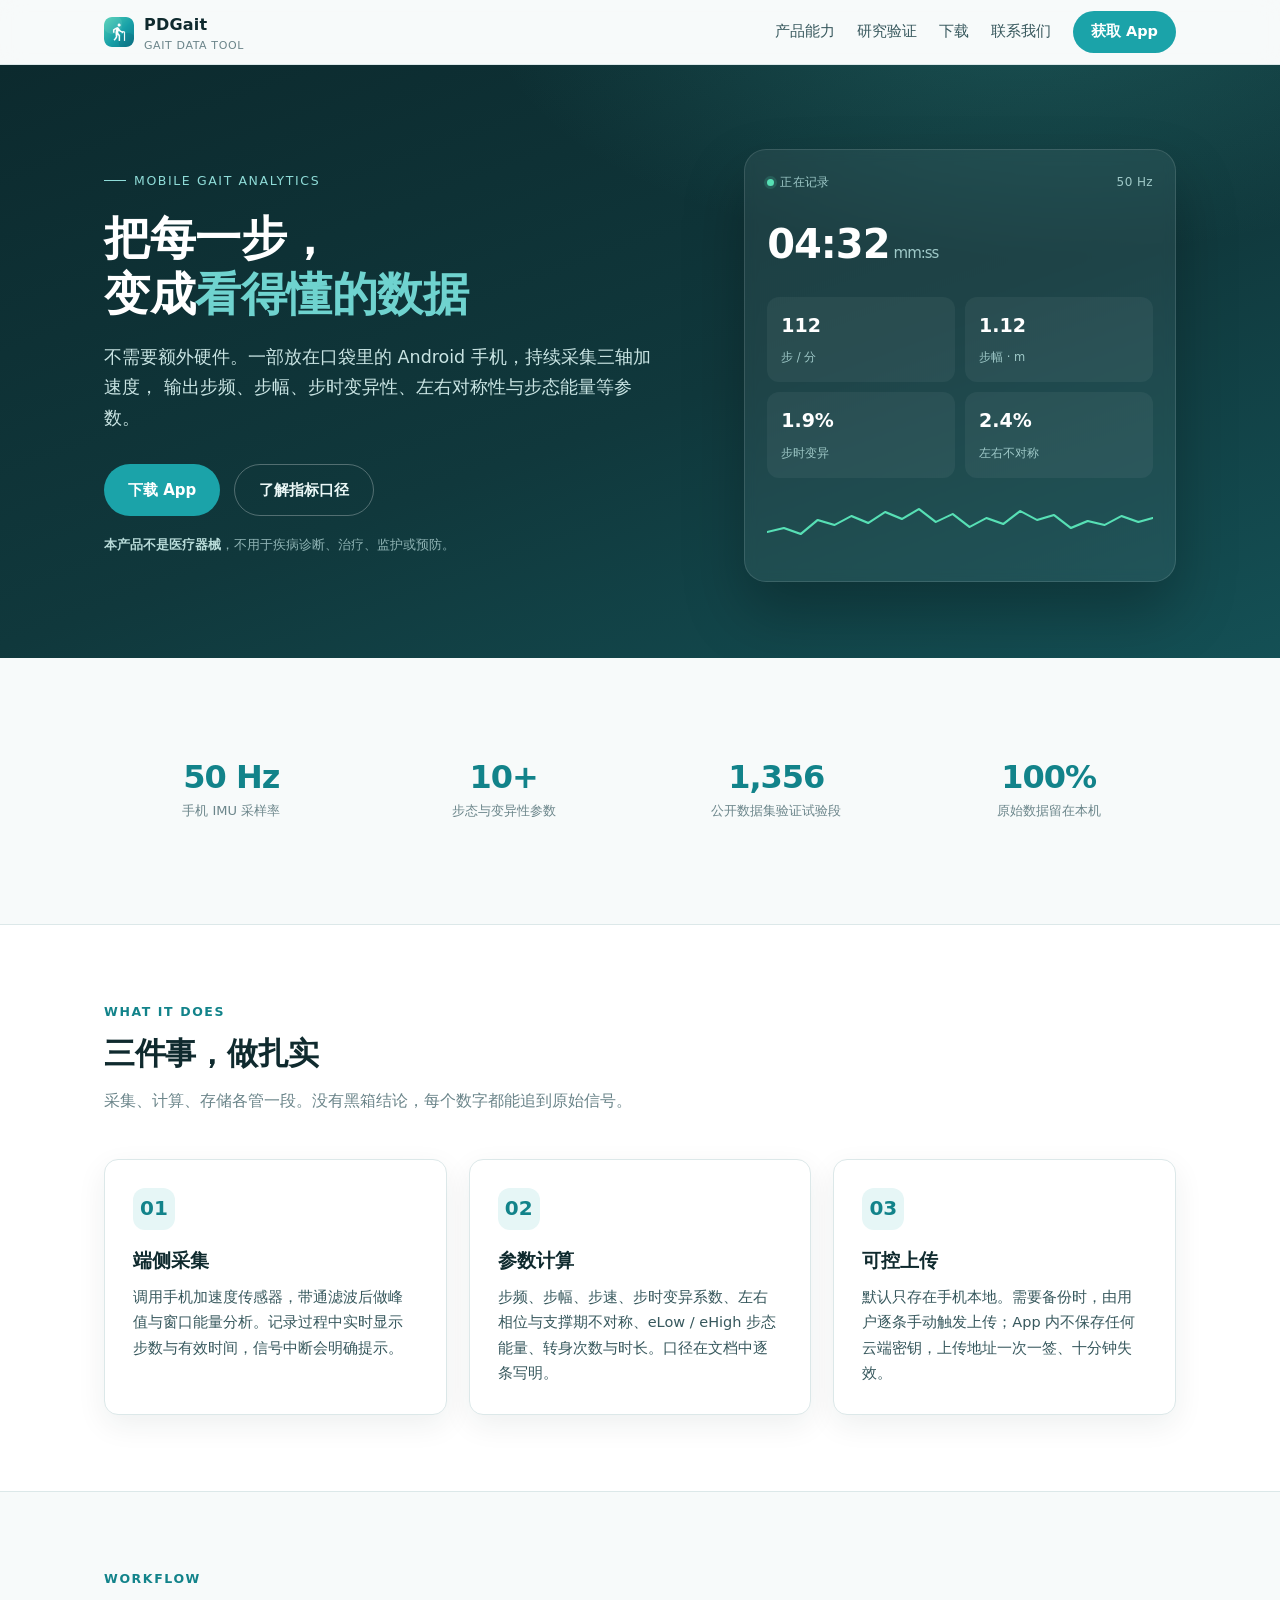
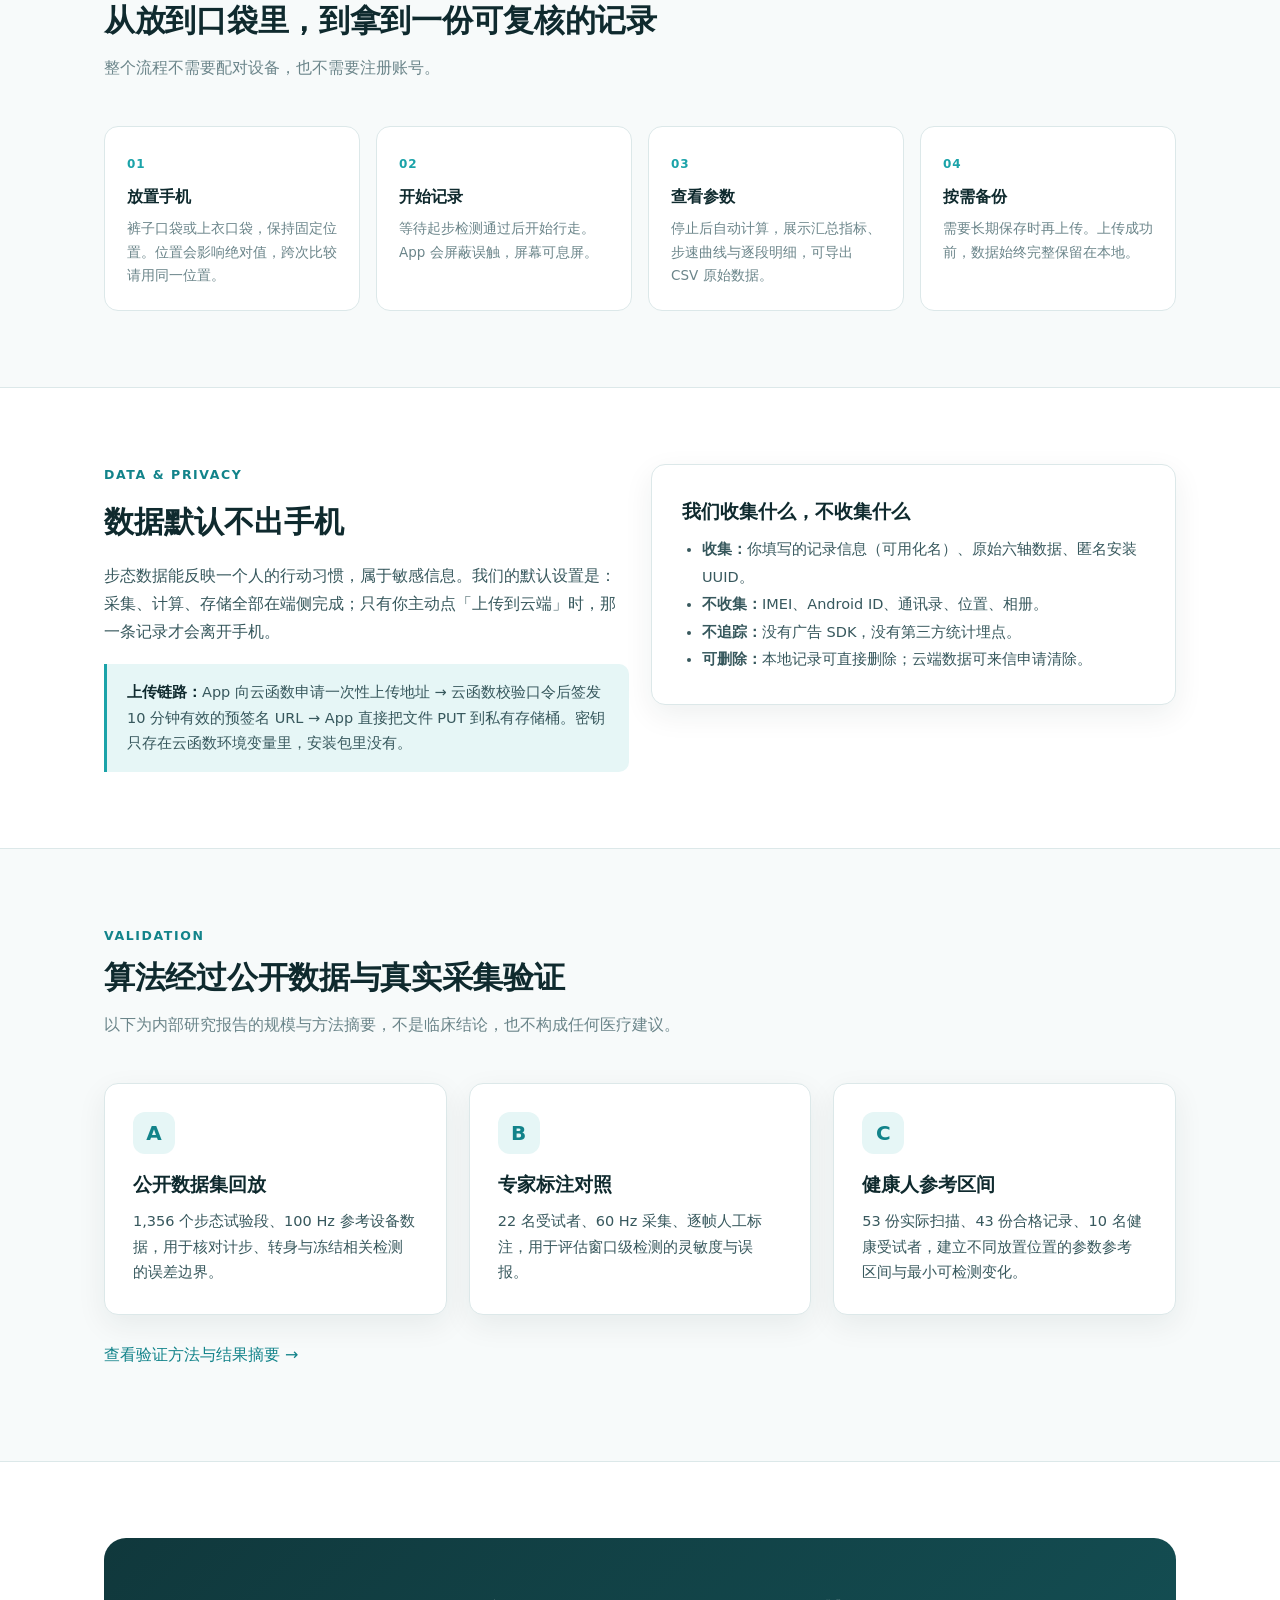
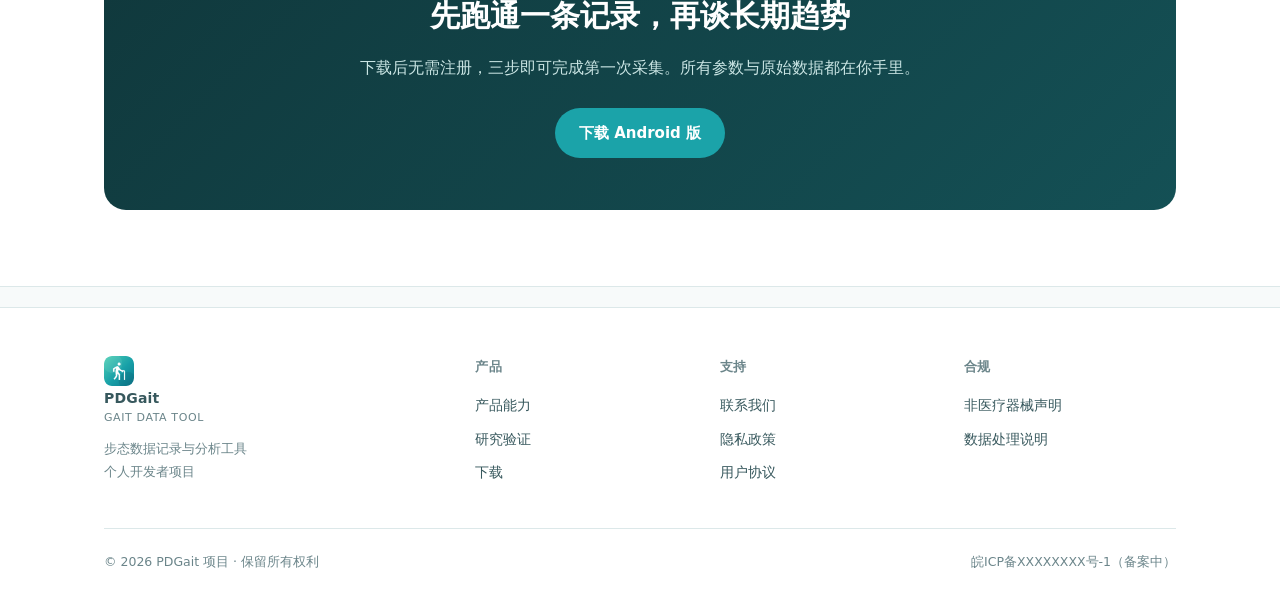
==== index.html @ ca304454 "Add files via upload" ====
<!DOCTYPE html>
<html lang="zh-CN">
<head>
<meta charset="UTF-8">
<meta name="viewport" content="width=device-width, initial-scale=1">
<title>PDGait · 步态数据记录与分析</title>
<meta name="description" content="PDGait 使用手机内置传感器采集步态信号，计算步频、步幅、步时变异性与左右对称性等参数，供科研与个人运动数据记录使用。">
<link rel="icon" href="assets/favicon.png">
<link rel="stylesheet" href="assets/style.css">
</head>
<body data-page="home">

<nav class="nav">
  <div class="nav-inner">
    <a class="brand" href="index.html">
      <img src="assets/logo.png" alt="PDGait">
      <span>PDGait<small>GAIT DATA TOOL</small></span>
    </a>
    <button class="nav-toggle" aria-label="菜单" aria-expanded="false">☰</button>
    <div class="nav-links">
      <a href="product.html" data-nav="product">产品能力</a>
      <a href="research.html" data-nav="research">研究验证</a>
      <a href="download.html" data-nav="download">下载</a>
      <a href="contact.html" data-nav="contact">联系我们</a>
      <a class="nav-cta" href="download.html">获取 App</a>
    </div>
  </div>
</nav>

<header class="hero">
  <div class="hero-inner">
    <div>
      <div class="eyebrow">Mobile Gait Analytics</div>
      <h1>把每一步，<br>变成<em>看得懂的数据</em></h1>
      <p class="lead">
        不需要额外硬件。一部放在口袋里的 Android 手机，持续采集三轴加速度，
        输出步频、步幅、步时变异性、左右对称性与步态能量等参数。
      </p>
      <div class="btn-row">
        <a class="btn btn-primary" href="download.html">下载 App</a>
        <a class="btn btn-ghost" href="product.html">了解指标口径</a>
      </div>
      <p class="hero-note"><strong>本产品不是医疗器械</strong>，不用于疾病诊断、治疗、监护或预防。</p>
    </div>

    <div class="device" aria-hidden="true">
      <div class="device-head">
        <span><span class="dot"></span>正在记录</span>
        <span>50 Hz</span>
      </div>
      <div class="device-num">04:32<span>mm:ss</span></div>
      <div class="device-grid">
        <div class="device-cell"><b>112</b><i>步 / 分</i></div>
        <div class="device-cell"><b>1.12</b><i>步幅 · m</i></div>
        <div class="device-cell"><b>1.9%</b><i>步时变异</i></div>
        <div class="device-cell"><b>2.4%</b><i>左右不对称</i></div>
      </div>
      <svg class="spark" viewBox="0 0 320 56" preserveAspectRatio="none">
        <polyline fill="none" stroke="#57E0B5" stroke-width="2" stroke-linejoin="round" stroke-linecap="round"
          points="0,38 14,34 28,40 42,26 56,31 70,22 84,29 98,18 112,25 126,15 140,28 154,20 168,33 182,24 196,30 210,17 224,26 238,21 252,34 266,27 280,31 294,22 308,28 320,24"/>
      </svg>
    </div>
  </div>
</header>

<main>

<section class="section">
  <div class="wrap">
    <div class="stats">
      <div class="stat"><b>50 Hz</b><span>手机 IMU 采样率</span></div>
      <div class="stat"><b>10+</b><span>步态与变异性参数</span></div>
      <div class="stat"><b>1,356</b><span>公开数据集验证试验段</span></div>
      <div class="stat"><b>100%</b><span>原始数据留在本机</span></div>
    </div>
  </div>
</section>

<section class="section alt">
  <div class="wrap">
    <div class="section-head">
      <div class="kicker">What it does</div>
      <h2>三件事，做扎实</h2>
      <p>采集、计算、存储各管一段。没有黑箱结论，每个数字都能追到原始信号。</p>
    </div>
    <div class="grid-3">
      <div class="card">
        <div class="icon">01</div>
        <h3>端侧采集</h3>
        <p>调用手机加速度传感器，带通滤波后做峰值与窗口能量分析。记录过程中实时显示步数与有效时间，信号中断会明确提示。</p>
      </div>
      <div class="card">
        <div class="icon">02</div>
        <h3>参数计算</h3>
        <p>步频、步幅、步速、步时变异系数、左右相位与支撑期不对称、eLow / eHigh 步态能量、转身次数与时长。口径在文档中逐条写明。</p>
      </div>
      <div class="card">
        <div class="icon">03</div>
        <h3>可控上传</h3>
        <p>默认只存在手机本地。需要备份时，由用户逐条手动触发上传；App 内不保存任何云端密钥，上传地址一次一签、十分钟失效。</p>
      </div>
    </div>
  </div>
</section>

<section class="section">
  <div class="wrap">
    <div class="section-head">
      <div class="kicker">Workflow</div>
      <h2>从放到口袋里，到拿到一份可复核的记录</h2>
      <p>整个流程不需要配对设备，也不需要注册账号。</p>
    </div>
    <div class="flow">
      <div class="flow-item">
        <h3>放置手机</h3>
        <p>裤子口袋或上衣口袋，保持固定位置。位置会影响绝对值，跨次比较请用同一位置。</p>
      </div>
      <div class="flow-item">
        <h3>开始记录</h3>
        <p>等待起步检测通过后开始行走。App 会屏蔽误触，屏幕可息屏。</p>
      </div>
      <div class="flow-item">
        <h3>查看参数</h3>
        <p>停止后自动计算，展示汇总指标、步速曲线与逐段明细，可导出 CSV 原始数据。</p>
      </div>
      <div class="flow-item">
        <h3>按需备份</h3>
        <p>需要长期保存时再上传。上传成功前，数据始终完整保留在本地。</p>
      </div>
    </div>
  </div>
</section>

<section class="section alt">
  <div class="wrap">
    <div class="grid-2" style="align-items:start">
      <div>
        <div class="kicker">Data & privacy</div>
        <h2 style="font-size:30px;margin:0 0 14px">数据默认不出手机</h2>
        <p style="color:var(--ink-2);margin:0 0 18px">
          步态数据能反映一个人的行动习惯，属于敏感信息。我们的默认设置是：
          采集、计算、存储全部在端侧完成；只有你主动点「上传到云端」时，那一条记录才会离开手机。
        </p>
        <div class="callout">
          <strong>上传链路：</strong>App 向云函数申请一次性上传地址 → 云函数校验口令后签发 10 分钟有效的预签名 URL →
          App 直接把文件 PUT 到私有存储桶。密钥只存在云函数环境变量里，安装包里没有。
        </div>
      </div>
      <div class="card" style="padding:30px">
        <h3 style="margin-top:0">我们收集什么，不收集什么</h3>
        <ul style="padding-left:20px;color:var(--ink-2);font-size:14.5px;line-height:1.9;margin:0">
          <li><strong>收集：</strong>你填写的记录信息（可用化名）、原始六轴数据、匿名安装 UUID。</li>
          <li><strong>不收集：</strong>IMEI、Android ID、通讯录、位置、相册。</li>
          <li><strong>不追踪：</strong>没有广告 SDK，没有第三方统计埋点。</li>
          <li><strong>可删除：</strong>本地记录可直接删除；云端数据可来信申请清除。</li>
        </ul>
      </div>
    </div>
  </div>
</section>

<section class="section">
  <div class="wrap">
    <div class="section-head">
      <div class="kicker">Validation</div>
      <h2>算法经过公开数据与真实采集验证</h2>
      <p>以下为内部研究报告的规模与方法摘要，不是临床结论，也不构成任何医疗建议。</p>
    </div>
    <div class="grid-3">
      <div class="card">
        <div class="icon">A</div>
        <h3>公开数据集回放</h3>
        <p>1,356 个步态试验段、100 Hz 参考设备数据，用于核对计步、转身与冻结相关检测的误差边界。</p>
      </div>
      <div class="card">
        <div class="icon">B</div>
        <h3>专家标注对照</h3>
        <p>22 名受试者、60 Hz 采集、逐帧人工标注，用于评估窗口级检测的灵敏度与误报。</p>
      </div>
      <div class="card">
        <div class="icon">C</div>
        <h3>健康人参考区间</h3>
        <p>53 份实际扫描、43 份合格记录、10 名健康受试者，建立不同放置位置的参数参考区间与最小可检测变化。</p>
      </div>
    </div>
    <p style="margin-top:26px"><a href="research.html">查看验证方法与结果摘要 →</a></p>
  </div>
</section>

<section class="section alt">
  <div class="wrap">
    <div class="cta">
      <h2>先跑通一条记录，再谈长期趋势</h2>
      <p>下载后无需注册，三步即可完成第一次采集。所有参数与原始数据都在你手里。</p>
      <a class="btn btn-primary" href="download.html">下载 Android 版</a>
    </div>
  </div>
</section>

</main>

<footer class="footer">
  <div class="wrap">
    <div class="footer-grid">
      <div>
        <a class="brand" href="index.html" style="margin-bottom:12px">
          <img src="assets/logo.png" alt="PDGait">
          <span>PDGait<small>GAIT DATA TOOL</small></span>
        </a>
        <p>步态数据记录与分析工具<br>个人开发者项目</p>
      </div>
      <div>
        <h4>产品</h4>
        <a href="product.html">产品能力</a>
        <a href="research.html">研究验证</a>
        <a href="download.html">下载</a>
      </div>
      <div>
        <h4>支持</h4>
        <a href="contact.html">联系我们</a>
        <a href="privacy.html">隐私政策</a>
        <a href="terms.html">用户协议</a>
      </div>
      <div>
        <h4>合规</h4>
        <a href="terms.html#medical">非医疗器械声明</a>
        <a href="privacy.html#data">数据处理说明</a>
      </div>
    </div>
    <div class="footer-bottom">
      <span>© <span data-year>2026</span> PDGait 项目 · 保留所有权利</span>
      <span>皖ICP备XXXXXXXX号-1（备案中）</span>
    </div>
  </div>
</footer>

<script src="assets/main.js"></script>
</body>
</html>
---- assets/style.css ----
/* PDGait 官网样式 —— 无外部依赖，纯静态 */
:root {
  --teal: #1BA3A9;
  --teal-dark: #12838A;
  --teal-light: #E6F6F6;
  --ink: #0F2A2E;
  --ink-2: #37585D;
  --muted: #6B858A;
  --line: #DCE8E9;
  --bg: #F7FAFA;
  --white: #FFFFFF;
  --warm: #F89E4E;
  --radius: 14px;
  --shadow: 0 10px 30px rgba(15, 42, 46, .07);
  --max: 1120px;
}

* { box-sizing: border-box; }
html { scroll-behavior: smooth; }
body {
  margin: 0;
  background: var(--bg);
  color: var(--ink);
  font-family: system-ui, -apple-system, "Segoe UI", "Microsoft YaHei", "PingFang SC", "Hiragino Sans GB", sans-serif;
  font-size: 16px;
  line-height: 1.75;
  -webkit-font-smoothing: antialiased;
}
img { max-width: 100%; display: block; }
a { color: var(--teal-dark); text-decoration: none; }
a:hover { text-decoration: underline; }
.wrap { max-width: var(--max); margin: 0 auto; padding: 0 24px; }

/* ---------- 顶栏 ---------- */
.nav {
  position: sticky; top: 0; z-index: 50;
  background: rgba(247, 250, 250, .86);
  backdrop-filter: blur(12px);
  border-bottom: 1px solid var(--line);
}
.nav-inner {
  max-width: var(--max); margin: 0 auto; padding: 0 24px;
  height: 64px; display: flex; align-items: center; gap: 28px;
}
.brand { display: flex; align-items: center; gap: 10px; font-weight: 700; color: var(--ink); letter-spacing: .2px; }
.brand img { width: 30px; height: 30px; border-radius: 8px; }
.brand:hover { text-decoration: none; }
.brand small { display: block; font-weight: 400; font-size: 11px; color: var(--muted); letter-spacing: .6px; line-height: 1.2; }
.nav-links { display: flex; gap: 22px; margin-left: auto; align-items: center; }
.nav-links a { color: var(--ink-2); font-size: 14.5px; }
.nav-links a:hover { color: var(--teal-dark); text-decoration: none; }
.nav-links a.active { color: var(--teal-dark); font-weight: 600; }
.nav-cta {
  background: var(--teal); color: #fff !important; padding: 8px 18px;
  border-radius: 999px; font-size: 14px; font-weight: 600;
}
.nav-cta:hover { background: var(--teal-dark); text-decoration: none; }
.nav-toggle { display: none; background: none; border: 0; font-size: 22px; color: var(--ink); cursor: pointer; }

/* ---------- Hero ---------- */
.hero {
  background:
    radial-gradient(900px 420px at 80% -10%, rgba(68, 190, 181, .22), transparent 60%),
    linear-gradient(160deg, #0C2A2E 0%, #10383C 55%, #145055 100%);
  color: #fff; overflow: hidden;
}
.hero-inner {
  max-width: var(--max); margin: 0 auto; padding: 84px 24px 76px;
  display: grid; grid-template-columns: 1.15fr .85fr; gap: 56px; align-items: center;
}
.eyebrow {
  display: inline-flex; align-items: center; gap: 8px;
  font-size: 12.5px; letter-spacing: 1.6px; text-transform: uppercase;
  color: #8FDCD8; margin-bottom: 18px;
}
.eyebrow::before { content: ""; width: 22px; height: 1px; background: #8FDCD8; }
.hero h1 { font-size: 46px; line-height: 1.22; margin: 0 0 20px; letter-spacing: -.5px; font-weight: 700; }
.hero h1 em { font-style: normal; color: #6FD3CF; }
.hero p.lead { font-size: 17.5px; color: #C9E4E3; margin: 0 0 30px; max-width: 560px; }
.btn-row { display: flex; gap: 14px; flex-wrap: wrap; }
.btn {
  display: inline-flex; align-items: center; gap: 8px;
  padding: 12px 24px; border-radius: 999px; font-weight: 600; font-size: 15px;
  transition: transform .15s ease, background .15s ease;
}
.btn:hover { text-decoration: none; transform: translateY(-1px); }
.btn-primary { background: var(--teal); color: #fff; }
.btn-primary:hover { background: #22b6bc; }
.btn-ghost { border: 1px solid rgba(255,255,255,.28); color: #EAF7F6; }
.btn-ghost:hover { background: rgba(255,255,255,.08); }
.hero-note { margin-top: 18px; font-size: 12.5px; color: #8FB3B4; }
.hero-note strong { color: #B9DCDA; font-weight: 600; }

/* Hero 右侧示意卡 */
.device {
  background: rgba(255,255,255,.06);
  border: 1px solid rgba(255,255,255,.12);
  border-radius: 22px; padding: 22px;
  box-shadow: 0 30px 60px rgba(0,0,0,.25);
  backdrop-filter: blur(6px);
}
.device-head { display: flex; justify-content: space-between; align-items: center; font-size: 12px; color: #9FC9C8; margin-bottom: 16px; letter-spacing: .4px; }
.dot { display: inline-block; width: 7px; height: 7px; border-radius: 50%; background: #57E0B5; margin-right: 6px; box-shadow: 0 0 0 3px rgba(87,224,181,.16); }
.device-num { font-size: 40px; font-weight: 700; letter-spacing: -1px; }
.device-num span { font-size: 15px; color: #9FC9C8; font-weight: 400; margin-left: 4px; }
.device-grid { display: grid; grid-template-columns: 1fr 1fr; gap: 10px; margin-top: 18px; }
.device-cell { background: rgba(255,255,255,.05); border-radius: 12px; padding: 12px 14px; }
.device-cell b { display: block; font-size: 19px; font-weight: 600; }
.device-cell i { font-style: normal; font-size: 11.5px; color: #9FC9C8; }
.spark { margin-top: 16px; height: 56px; width: 100%; }

/* ---------- 通用区块 ---------- */
.section { padding: 76px 0; }
.section.alt { background: var(--white); border-top: 1px solid var(--line); border-bottom: 1px solid var(--line); }
.section-head { max-width: 720px; margin-bottom: 44px; }
.section-head h2 { font-size: 31px; line-height: 1.35; margin: 0 0 12px; letter-spacing: -.3px; }
.section-head p { margin: 0; color: var(--muted); font-size: 16px; }
.kicker { font-size: 12.5px; letter-spacing: 1.6px; text-transform: uppercase; color: var(--teal-dark); font-weight: 700; margin-bottom: 10px; }

.grid-3 { display: grid; grid-template-columns: repeat(3, 1fr); gap: 22px; }
.grid-2 { display: grid; grid-template-columns: repeat(2, 1fr); gap: 22px; }
.card {
  background: var(--white); border: 1px solid var(--line); border-radius: var(--radius);
  padding: 28px; box-shadow: var(--shadow);
}
.card h3 { margin: 14px 0 8px; font-size: 19px; }
.card p { margin: 0; color: var(--ink-2); font-size: 14.5px; }
.icon {
  width: 42px; height: 42px; border-radius: 12px; background: var(--teal-light);
  display: flex; align-items: center; justify-content: center; color: var(--teal-dark);
  font-size: 20px; font-weight: 700;
}

.stats { display: grid; grid-template-columns: repeat(4, 1fr); gap: 18px; }
.stat { text-align: center; padding: 24px 12px; }
.stat b { display: block; font-size: 32px; color: var(--teal-dark); letter-spacing: -1px; line-height: 1.2; }
.stat span { font-size: 13px; color: var(--muted); }

.flow { display: grid; grid-template-columns: repeat(4, 1fr); gap: 16px; counter-reset: step; }
.flow-item { position: relative; background: var(--white); border: 1px solid var(--line); border-radius: var(--radius); padding: 22px; }
.flow-item::before {
  counter-increment: step; content: "0" counter(step);
  font-size: 12px; font-weight: 700; color: var(--teal); letter-spacing: 1px;
}
.flow-item h3 { font-size: 16px; margin: 6px 0 6px; }
.flow-item p { margin: 0; font-size: 13.5px; color: var(--muted); }

/* 指标表 */
.metric-table { width: 100%; border-collapse: collapse; background: var(--white); border-radius: var(--radius); overflow: hidden; box-shadow: var(--shadow); }
.metric-table th, .metric-table td { text-align: left; padding: 14px 18px; border-bottom: 1px solid var(--line); font-size: 14.5px; vertical-align: top; }
.metric-table th { background: var(--teal-light); color: var(--ink); font-size: 13px; letter-spacing: .4px; }
.metric-table tr:last-child td { border-bottom: 0; }
.metric-table td:first-child { font-weight: 600; white-space: nowrap; }
.metric-table td:nth-child(2) { color: var(--muted); font-family: ui-monospace, "SFMono-Regular", Consolas, monospace; font-size: 13px; }

/* 提示条 */
.callout {
  border-left: 3px solid var(--teal); background: var(--teal-light);
  padding: 16px 20px; border-radius: 0 10px 10px 0; color: var(--ink-2); font-size: 14.5px;
}
.callout.warn { border-left-color: var(--warm); background: #FFF4E8; }
.callout strong { color: var(--ink); }

/* CTA */
.cta {
  background: linear-gradient(135deg, #10383C, #145055);
  color: #fff; border-radius: 22px; padding: 52px; text-align: center;
}
.cta h2 { margin: 0 0 12px; font-size: 30px; }
.cta p { margin: 0 auto 26px; color: #C9E4E3; max-width: 560px; }

/* 页脚 */
.footer { border-top: 1px solid var(--line); background: var(--white); padding: 48px 0 34px; margin-top: 20px; }
.footer-grid { display: grid; grid-template-columns: 1.6fr 1fr 1fr 1fr; gap: 32px; }
.footer h4 { font-size: 13px; letter-spacing: .6px; color: var(--muted); margin: 0 0 14px; font-weight: 600; }
.footer a { display: block; color: var(--ink-2); font-size: 14px; margin-bottom: 9px; }
.footer p { color: var(--muted); font-size: 13px; margin: 14px 0 0; }
.footer-bottom { border-top: 1px solid var(--line); margin-top: 34px; padding-top: 22px; display: flex; justify-content: space-between; gap: 16px; flex-wrap: wrap; color: var(--muted); font-size: 12.5px; }

/* 内容页 */
.page-head { padding: 64px 0 40px; background: linear-gradient(180deg, var(--teal-light), var(--bg)); border-bottom: 1px solid var(--line); }
.page-head h1 { font-size: 38px; margin: 0 0 12px; letter-spacing: -.5px; }
.page-head p { margin: 0; color: var(--ink-2); max-width: 680px; }
.prose { max-width: 820px; }
.prose h2 { font-size: 23px; margin: 44px 0 12px; }
.prose h3 { font-size: 18px; margin: 28px 0 8px; }
.prose p, .prose li { color: var(--ink-2); font-size: 15.5px; }
.prose ul, .prose ol { padding-left: 22px; }
.prose li { margin-bottom: 8px; }
.prose .meta { color: var(--muted); font-size: 13px; }

/* 下载页 */
.download-card { display: grid; grid-template-columns: 1.3fr .7fr; gap: 32px; align-items: center; }
.download-card .version { font-size: 13px; color: var(--muted); letter-spacing: .3px; }
.download-card h2 { font-size: 28px; margin: 6px 0 10px; }
.meta-list { list-style: none; padding: 0; margin: 18px 0 0; }
.meta-list li { display: flex; justify-content: space-between; border-bottom: 1px dashed var(--line); padding: 9px 0; font-size: 14px; color: var(--ink-2); }
.meta-list li span:last-child { color: var(--ink); font-family: ui-monospace, Consolas, monospace; font-size: 13px; }

/* 响应式 */
@media (max-width: 900px) {
  .hero-inner { grid-template-columns: 1fr; gap: 40px; padding: 60px 24px; }
  .hero h1 { font-size: 34px; }
  .grid-3, .grid-2, .flow, .stats { grid-template-columns: 1fr 1fr; }
  .footer-grid { grid-template-columns: 1fr 1fr; }
  .download-card { grid-template-columns: 1fr; }
}
@media (max-width: 640px) {
  .nav-links {
    display: none; position: absolute; top: 64px; left: 0; right: 0;
    background: var(--white); border-bottom: 1px solid var(--line);
    flex-direction: column; align-items: flex-start; padding: 16px 24px; gap: 4px;
  }
  .nav-links.open { display: flex; }
  .nav-links a { padding: 8px 0; width: 100%; }
  .nav-toggle { display: block; margin-left: auto; }
  .hero h1 { font-size: 29px; }
  .grid-3, .grid-2, .flow, .stats, .footer-grid { grid-template-columns: 1fr; }
  .section { padding: 54px 0; }
  .cta { padding: 34px 22px; }
  .cta h2 { font-size: 24px; }
  .page-head h1 { font-size: 29px; }
  .metric-table th:nth-child(2), .metric-table td:nth-child(2) { display: none; }
}
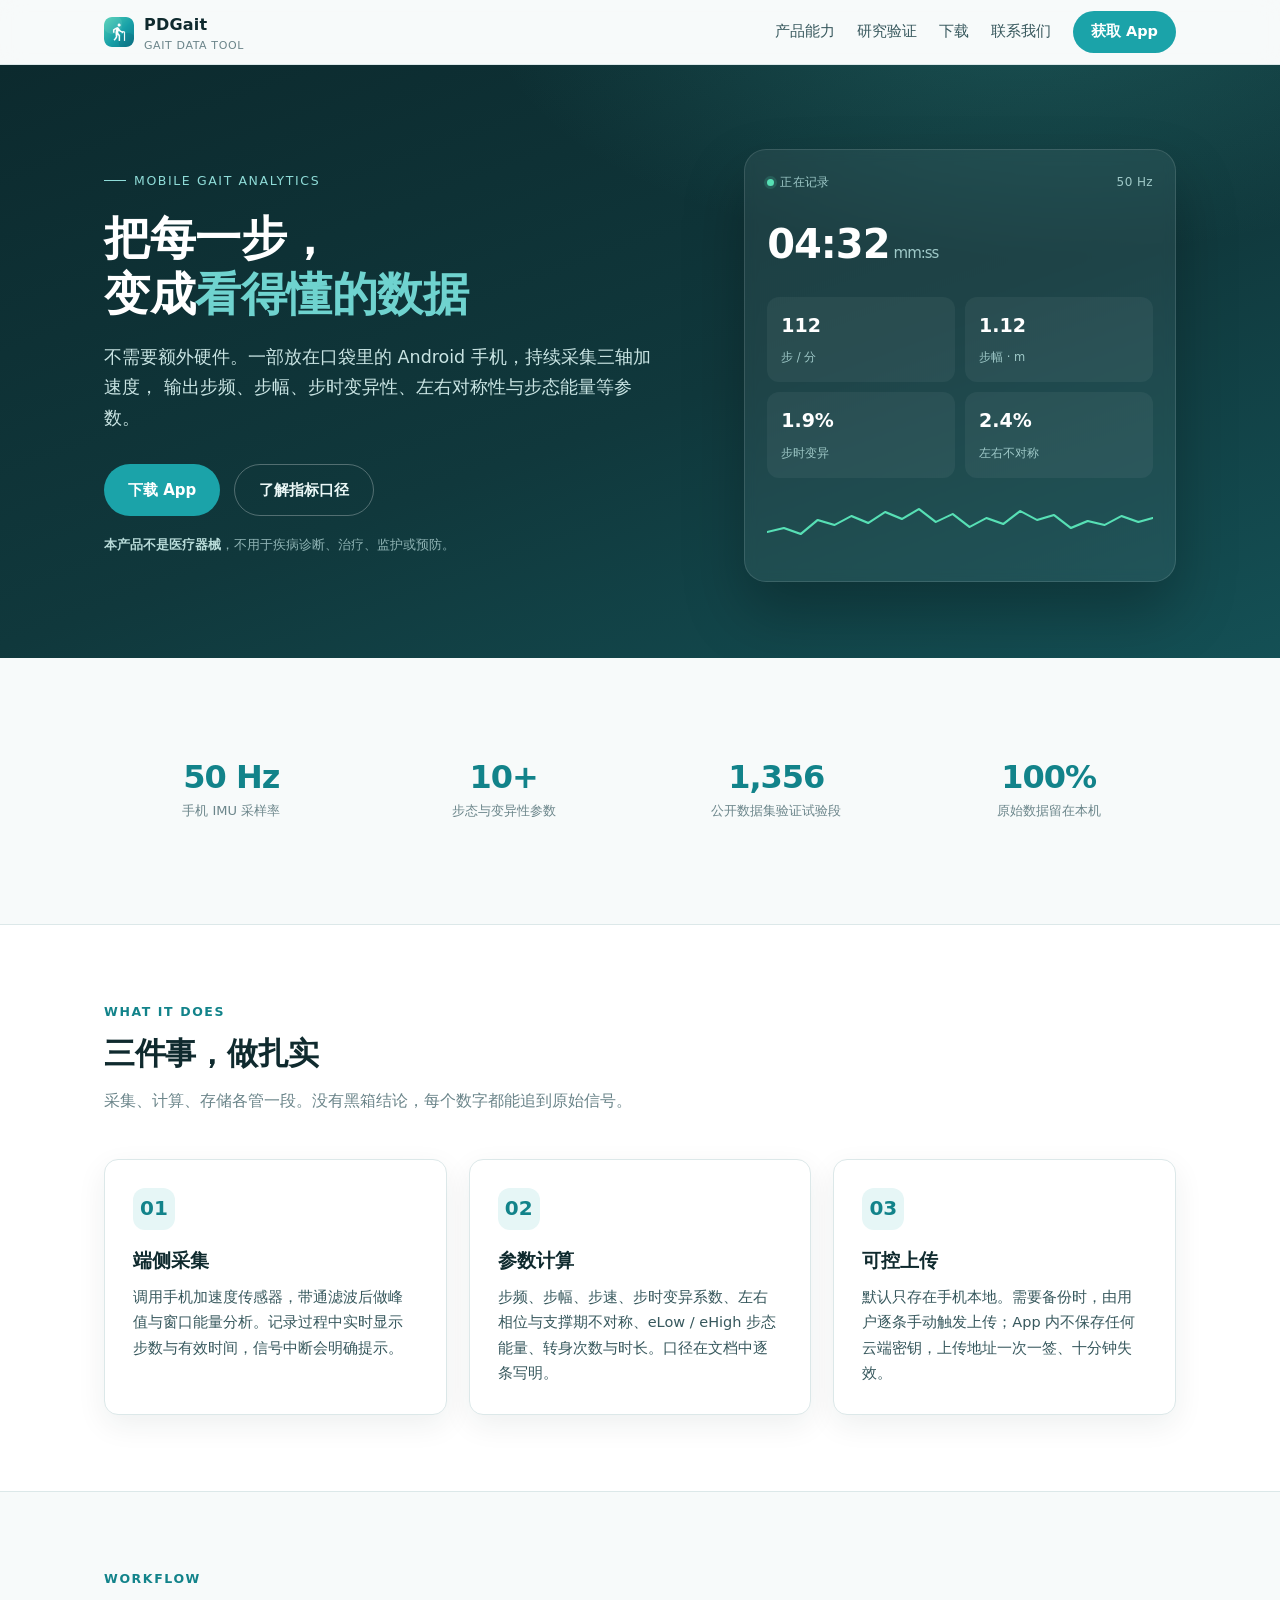
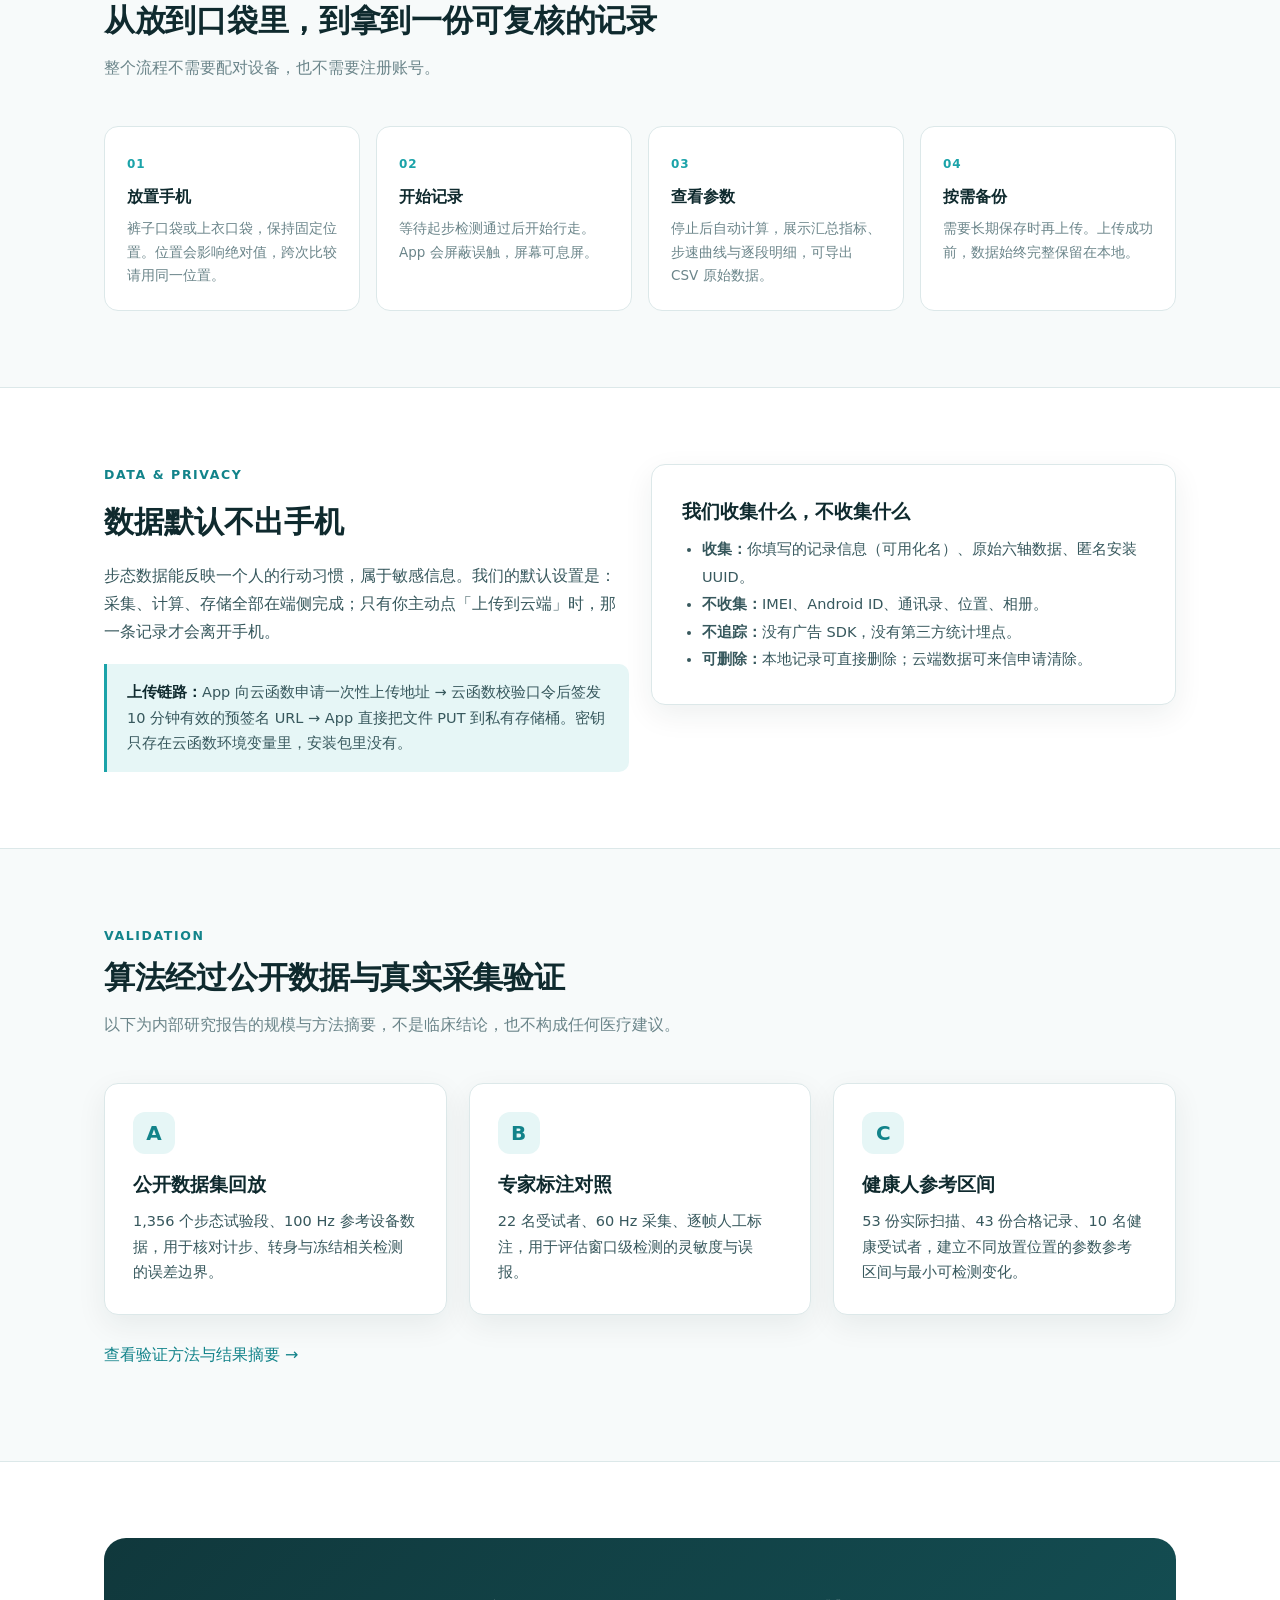
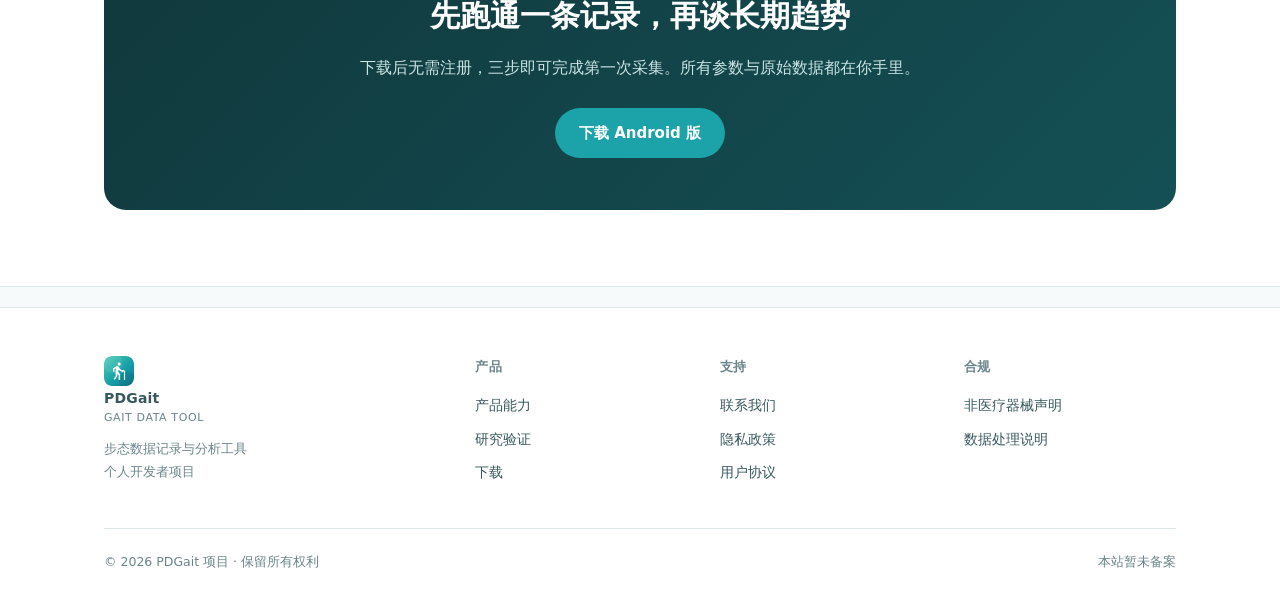
==== commit 6260bb78: "Add files via upload" ====
--- a/index.html
+++ b/index.html
@@ -229,7 +229,7 @@
     </div>
     <div class="footer-bottom">
       <span>© <span data-year>2026</span> PDGait 项目 · 保留所有权利</span>
-      <span>皖ICP备XXXXXXXX号-1（备案中）</span>
+      <span>本站暂未备案</span>
     </div>
   </div>
 </footer>
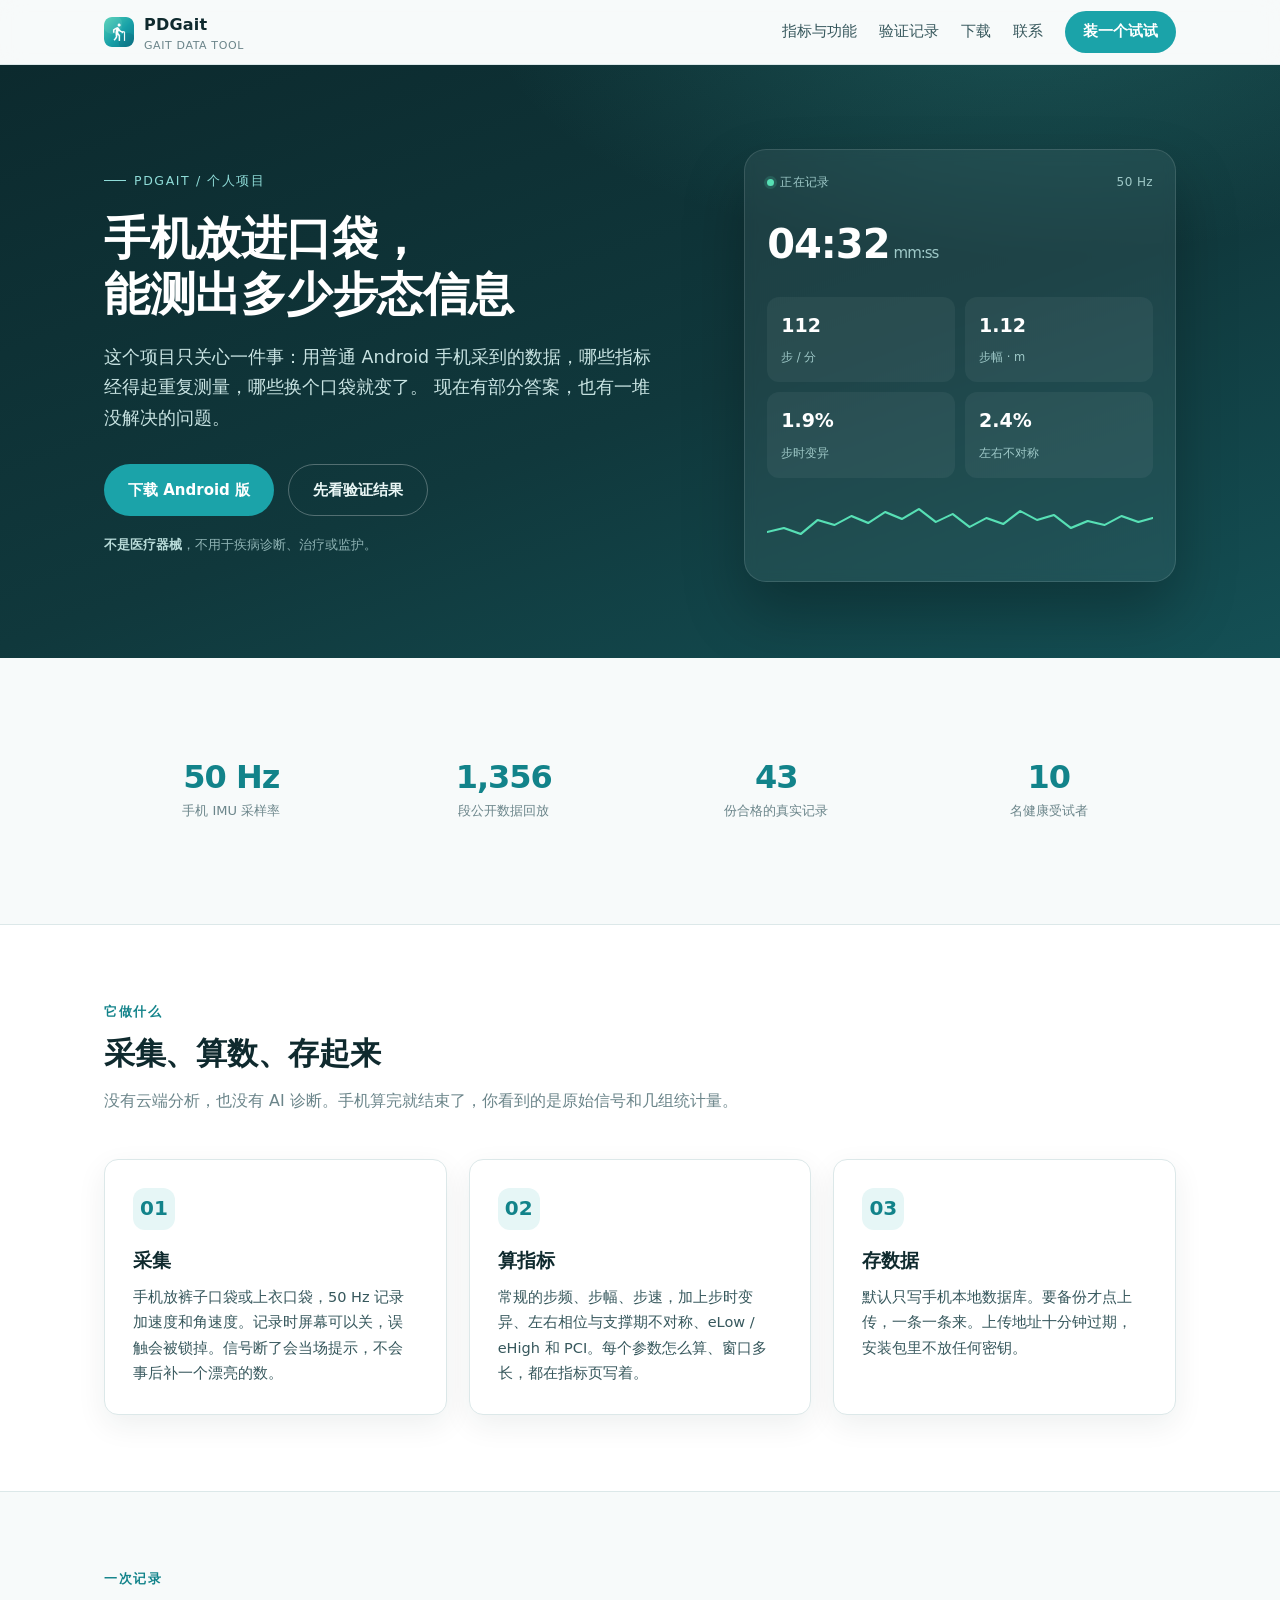
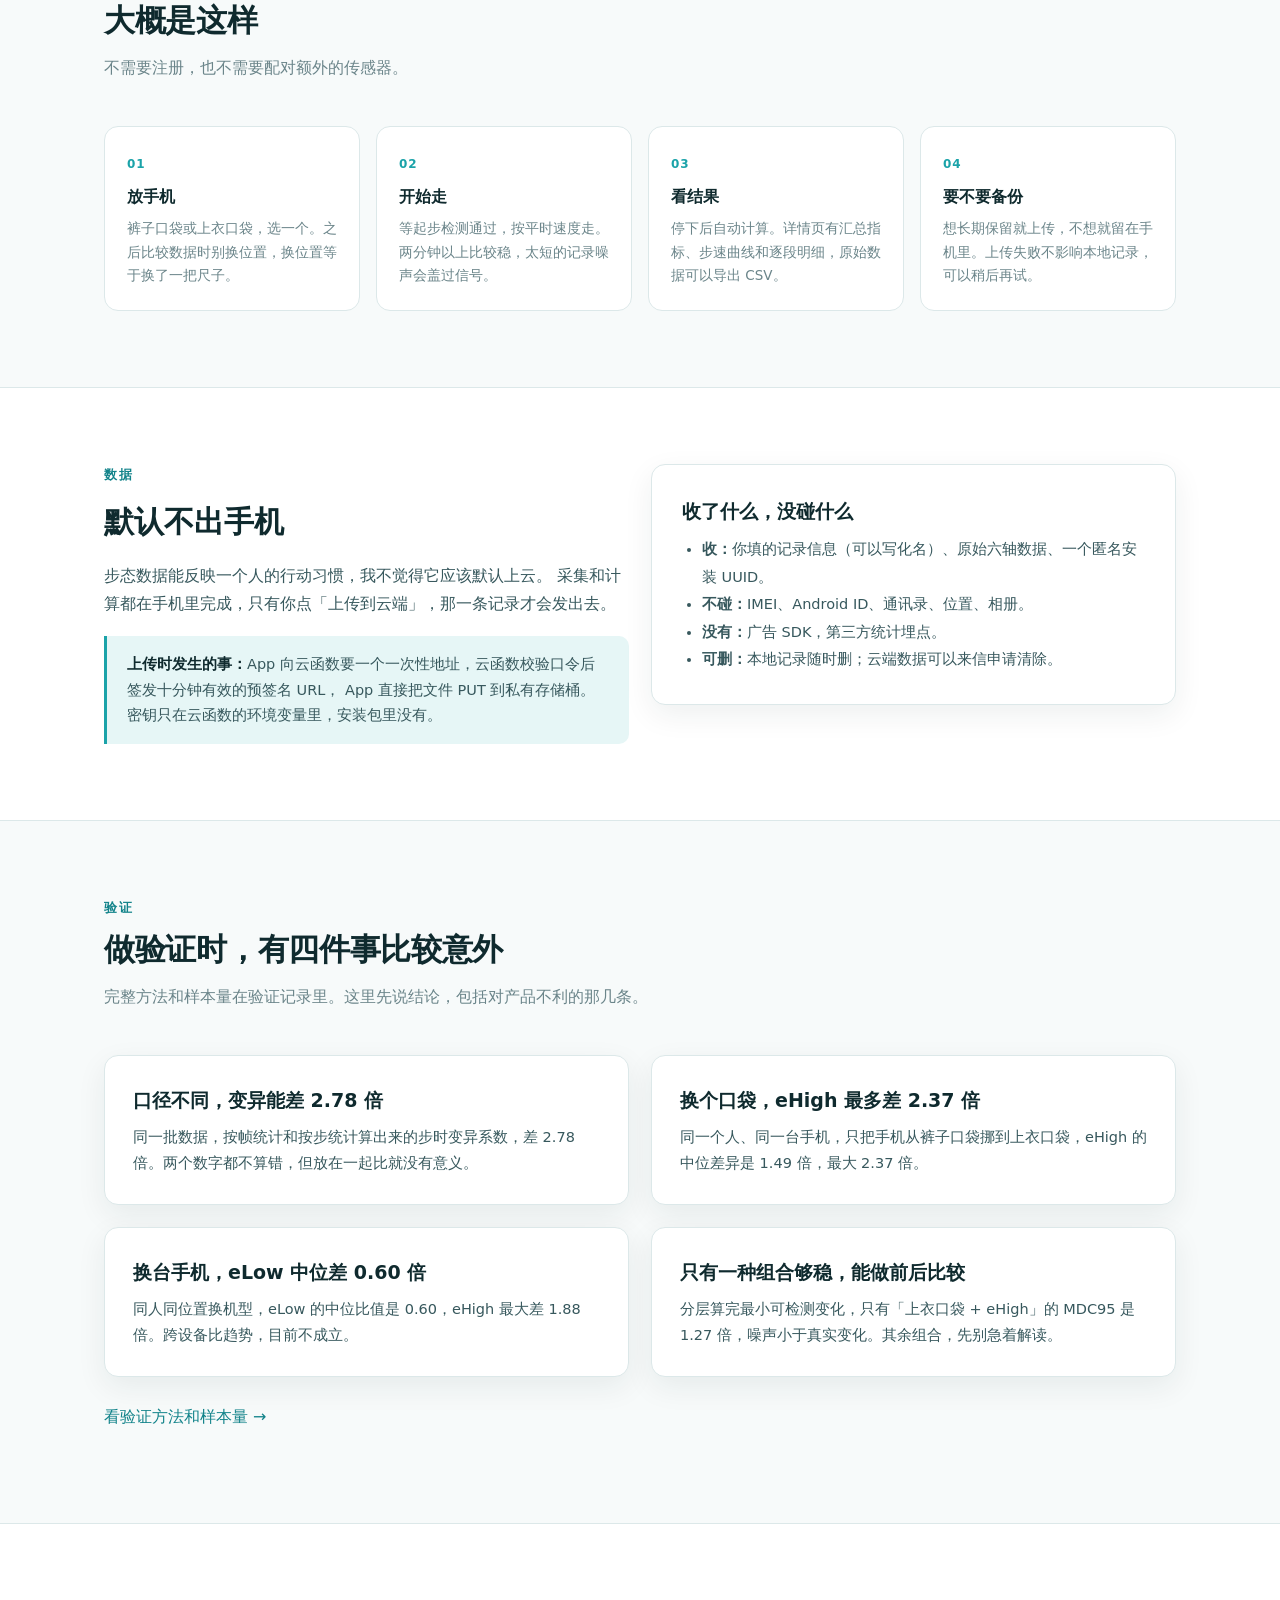
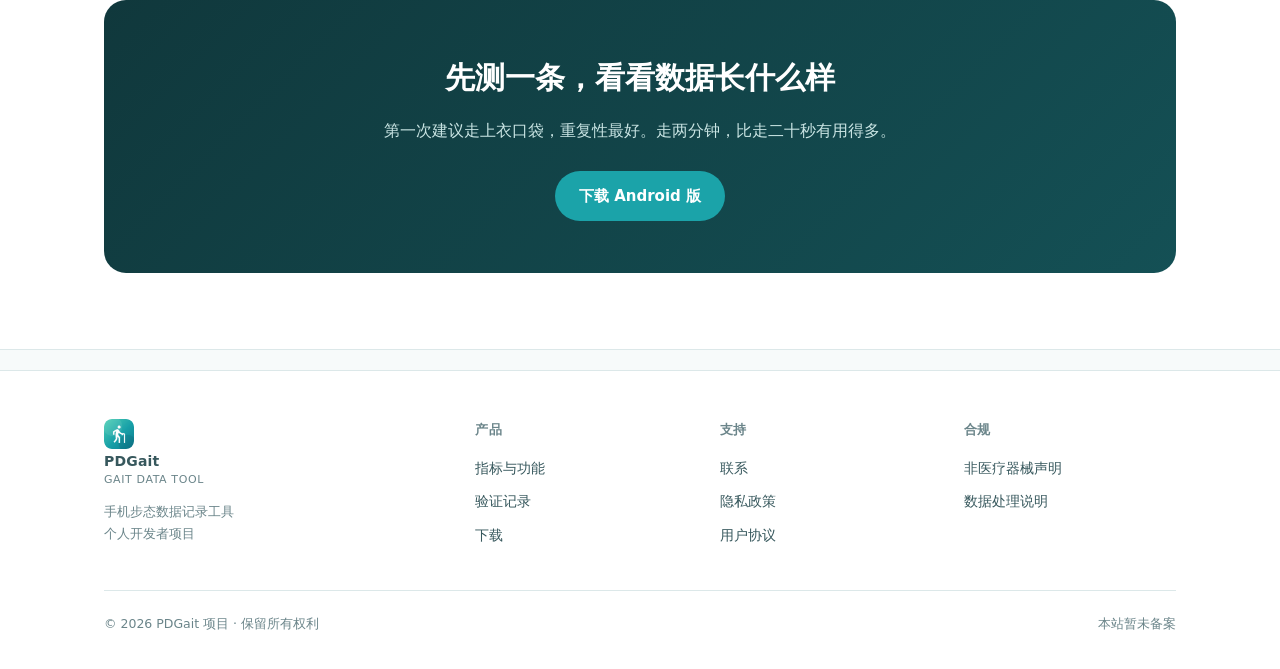
==== commit c9cf500c: "Add files via upload" ====
--- a/index.html
+++ b/index.html
@@ -3,8 +3,8 @@
 <head>
 <meta charset="UTF-8">
 <meta name="viewport" content="width=device-width, initial-scale=1">
-<title>PDGait · 步态数据记录与分析</title>
-<meta name="description" content="PDGait 使用手机内置传感器采集步态信号，计算步频、步幅、步时变异性与左右对称性等参数，供科研与个人运动数据记录使用。">
+<title>PDGait · 用手机记录步态数据</title>
+<meta name="description" content="一个个人项目：用 Android 手机采集步态信号，计算步频、步幅、步时变异性与左右对称性，并记录哪些指标经得起重复测量。">
 <link rel="icon" href="assets/favicon.png">
 <link rel="stylesheet" href="assets/style.css">
 </head>
@@ -18,11 +18,11 @@
     </a>
     <button class="nav-toggle" aria-label="菜单" aria-expanded="false">☰</button>
     <div class="nav-links">
-      <a href="product.html" data-nav="product">产品能力</a>
-      <a href="research.html" data-nav="research">研究验证</a>
+      <a href="product.html" data-nav="product">指标与功能</a>
+      <a href="research.html" data-nav="research">验证记录</a>
       <a href="download.html" data-nav="download">下载</a>
-      <a href="contact.html" data-nav="contact">联系我们</a>
-      <a class="nav-cta" href="download.html">获取 App</a>
+      <a href="contact.html" data-nav="contact">联系</a>
+      <a class="nav-cta" href="download.html">装一个试试</a>
     </div>
   </div>
 </nav>
@@ -30,17 +30,17 @@
 <header class="hero">
   <div class="hero-inner">
     <div>
-      <div class="eyebrow">Mobile Gait Analytics</div>
-      <h1>把每一步，<br>变成<em>看得懂的数据</em></h1>
+      <div class="eyebrow">PDGait / 个人项目</div>
+      <h1>手机放进口袋，<br>能测出多少步态信息</h1>
       <p class="lead">
-        不需要额外硬件。一部放在口袋里的 Android 手机，持续采集三轴加速度，
-        输出步频、步幅、步时变异性、左右对称性与步态能量等参数。
+        这个项目只关心一件事：用普通 Android 手机采到的数据，哪些指标经得起重复测量，哪些换个口袋就变了。
+        现在有部分答案，也有一堆没解决的问题。
       </p>
       <div class="btn-row">
-        <a class="btn btn-primary" href="download.html">下载 App</a>
-        <a class="btn btn-ghost" href="product.html">了解指标口径</a>
-      </div>
-      <p class="hero-note"><strong>本产品不是医疗器械</strong>，不用于疾病诊断、治疗、监护或预防。</p>
+        <a class="btn btn-primary" href="download.html">下载 Android 版</a>
+        <a class="btn btn-ghost" href="research.html">先看验证结果</a>
+      </div>
+      <p class="hero-note"><strong>不是医疗器械</strong>，不用于疾病诊断、治疗或监护。</p>
     </div>
 
     <div class="device" aria-hidden="true">
@@ -69,9 +69,9 @@
   <div class="wrap">
     <div class="stats">
       <div class="stat"><b>50 Hz</b><span>手机 IMU 采样率</span></div>
-      <div class="stat"><b>10+</b><span>步态与变异性参数</span></div>
-      <div class="stat"><b>1,356</b><span>公开数据集验证试验段</span></div>
-      <div class="stat"><b>100%</b><span>原始数据留在本机</span></div>
+      <div class="stat"><b>1,356</b><span>段公开数据回放</span></div>
+      <div class="stat"><b>43</b><span>份合格的真实记录</span></div>
+      <div class="stat"><b>10</b><span>名健康受试者</span></div>
     </div>
   </div>
 </section>
@@ -79,25 +79,25 @@
 <section class="section alt">
   <div class="wrap">
     <div class="section-head">
-      <div class="kicker">What it does</div>
-      <h2>三件事，做扎实</h2>
-      <p>采集、计算、存储各管一段。没有黑箱结论，每个数字都能追到原始信号。</p>
+      <div class="kicker">它做什么</div>
+      <h2>采集、算数、存起来</h2>
+      <p>没有云端分析，也没有 AI 诊断。手机算完就结束了，你看到的是原始信号和几组统计量。</p>
     </div>
     <div class="grid-3">
       <div class="card">
         <div class="icon">01</div>
-        <h3>端侧采集</h3>
-        <p>调用手机加速度传感器，带通滤波后做峰值与窗口能量分析。记录过程中实时显示步数与有效时间，信号中断会明确提示。</p>
+        <h3>采集</h3>
+        <p>手机放裤子口袋或上衣口袋，50 Hz 记录加速度和角速度。记录时屏幕可以关，误触会被锁掉。信号断了会当场提示，不会事后补一个漂亮的数。</p>
       </div>
       <div class="card">
         <div class="icon">02</div>
-        <h3>参数计算</h3>
-        <p>步频、步幅、步速、步时变异系数、左右相位与支撑期不对称、eLow / eHigh 步态能量、转身次数与时长。口径在文档中逐条写明。</p>
+        <h3>算指标</h3>
+        <p>常规的步频、步幅、步速，加上步时变异、左右相位与支撑期不对称、eLow / eHigh 和 PCI。每个参数怎么算、窗口多长，都在指标页写着。</p>
       </div>
       <div class="card">
         <div class="icon">03</div>
-        <h3>可控上传</h3>
-        <p>默认只存在手机本地。需要备份时，由用户逐条手动触发上传；App 内不保存任何云端密钥，上传地址一次一签、十分钟失效。</p>
+        <h3>存数据</h3>
+        <p>默认只写手机本地数据库。要备份才点上传，一条一条来。上传地址十分钟过期，安装包里不放任何密钥。</p>
       </div>
     </div>
   </div>
@@ -106,26 +106,26 @@
 <section class="section">
   <div class="wrap">
     <div class="section-head">
-      <div class="kicker">Workflow</div>
-      <h2>从放到口袋里，到拿到一份可复核的记录</h2>
-      <p>整个流程不需要配对设备，也不需要注册账号。</p>
+      <div class="kicker">一次记录</div>
+      <h2>大概是这样</h2>
+      <p>不需要注册，也不需要配对额外的传感器。</p>
     </div>
     <div class="flow">
       <div class="flow-item">
-        <h3>放置手机</h3>
-        <p>裤子口袋或上衣口袋，保持固定位置。位置会影响绝对值，跨次比较请用同一位置。</p>
-      </div>
-      <div class="flow-item">
-        <h3>开始记录</h3>
-        <p>等待起步检测通过后开始行走。App 会屏蔽误触，屏幕可息屏。</p>
-      </div>
-      <div class="flow-item">
-        <h3>查看参数</h3>
-        <p>停止后自动计算，展示汇总指标、步速曲线与逐段明细，可导出 CSV 原始数据。</p>
-      </div>
-      <div class="flow-item">
-        <h3>按需备份</h3>
-        <p>需要长期保存时再上传。上传成功前，数据始终完整保留在本地。</p>
+        <h3>放手机</h3>
+        <p>裤子口袋或上衣口袋，选一个。之后比较数据时别换位置，换位置等于换了一把尺子。</p>
+      </div>
+      <div class="flow-item">
+        <h3>开始走</h3>
+        <p>等起步检测通过，按平时速度走。两分钟以上比较稳，太短的记录噪声会盖过信号。</p>
+      </div>
+      <div class="flow-item">
+        <h3>看结果</h3>
+        <p>停下后自动计算。详情页有汇总指标、步速曲线和逐段明细，原始数据可以导出 CSV。</p>
+      </div>
+      <div class="flow-item">
+        <h3>要不要备份</h3>
+        <p>想长期保留就上传，不想就留在手机里。上传失败不影响本地记录，可以稍后再试。</p>
       </div>
     </div>
   </div>
@@ -135,24 +135,24 @@
   <div class="wrap">
     <div class="grid-2" style="align-items:start">
       <div>
-        <div class="kicker">Data & privacy</div>
-        <h2 style="font-size:30px;margin:0 0 14px">数据默认不出手机</h2>
+        <div class="kicker">数据</div>
+        <h2 style="font-size:30px;margin:0 0 14px">默认不出手机</h2>
         <p style="color:var(--ink-2);margin:0 0 18px">
-          步态数据能反映一个人的行动习惯，属于敏感信息。我们的默认设置是：
-          采集、计算、存储全部在端侧完成；只有你主动点「上传到云端」时，那一条记录才会离开手机。
+          步态数据能反映一个人的行动习惯，我不觉得它应该默认上云。
+          采集和计算都在手机里完成，只有你点「上传到云端」，那一条记录才会发出去。
         </p>
         <div class="callout">
-          <strong>上传链路：</strong>App 向云函数申请一次性上传地址 → 云函数校验口令后签发 10 分钟有效的预签名 URL →
-          App 直接把文件 PUT 到私有存储桶。密钥只存在云函数环境变量里，安装包里没有。
+          <strong>上传时发生的事：</strong>App 向云函数要一个一次性地址，云函数校验口令后签发十分钟有效的预签名 URL，
+          App 直接把文件 PUT 到私有存储桶。密钥只在云函数的环境变量里，安装包里没有。
         </div>
       </div>
       <div class="card" style="padding:30px">
-        <h3 style="margin-top:0">我们收集什么，不收集什么</h3>
+        <h3 style="margin-top:0">收了什么，没碰什么</h3>
         <ul style="padding-left:20px;color:var(--ink-2);font-size:14.5px;line-height:1.9;margin:0">
-          <li><strong>收集：</strong>你填写的记录信息（可用化名）、原始六轴数据、匿名安装 UUID。</li>
-          <li><strong>不收集：</strong>IMEI、Android ID、通讯录、位置、相册。</li>
-          <li><strong>不追踪：</strong>没有广告 SDK，没有第三方统计埋点。</li>
-          <li><strong>可删除：</strong>本地记录可直接删除；云端数据可来信申请清除。</li>
+          <li><strong>收：</strong>你填的记录信息（可以写化名）、原始六轴数据、一个匿名安装 UUID。</li>
+          <li><strong>不碰：</strong>IMEI、Android ID、通讯录、位置、相册。</li>
+          <li><strong>没有：</strong>广告 SDK，第三方统计埋点。</li>
+          <li><strong>可删：</strong>本地记录随时删；云端数据可以来信申请清除。</li>
         </ul>
       </div>
     </div>
@@ -162,36 +162,37 @@
 <section class="section">
   <div class="wrap">
     <div class="section-head">
-      <div class="kicker">Validation</div>
-      <h2>算法经过公开数据与真实采集验证</h2>
-      <p>以下为内部研究报告的规模与方法摘要，不是临床结论，也不构成任何医疗建议。</p>
-    </div>
-    <div class="grid-3">
-      <div class="card">
-        <div class="icon">A</div>
-        <h3>公开数据集回放</h3>
-        <p>1,356 个步态试验段、100 Hz 参考设备数据，用于核对计步、转身与冻结相关检测的误差边界。</p>
-      </div>
-      <div class="card">
-        <div class="icon">B</div>
-        <h3>专家标注对照</h3>
-        <p>22 名受试者、60 Hz 采集、逐帧人工标注，用于评估窗口级检测的灵敏度与误报。</p>
-      </div>
-      <div class="card">
-        <div class="icon">C</div>
-        <h3>健康人参考区间</h3>
-        <p>53 份实际扫描、43 份合格记录、10 名健康受试者，建立不同放置位置的参数参考区间与最小可检测变化。</p>
-      </div>
-    </div>
-    <p style="margin-top:26px"><a href="research.html">查看验证方法与结果摘要 →</a></p>
+      <div class="kicker">验证</div>
+      <h2>做验证时，有四件事比较意外</h2>
+      <p>完整方法和样本量在验证记录里。这里先说结论，包括对产品不利的那几条。</p>
+    </div>
+    <div class="grid-2">
+      <div class="card">
+        <h3 style="margin-top:0">口径不同，变异能差 2.78 倍</h3>
+        <p>同一批数据，按帧统计和按步统计算出来的步时变异系数，差 2.78 倍。两个数字都不算错，但放在一起比就没有意义。</p>
+      </div>
+      <div class="card">
+        <h3 style="margin-top:0">换个口袋，eHigh 最多差 2.37 倍</h3>
+        <p>同一个人、同一台手机，只把手机从裤子口袋挪到上衣口袋，eHigh 的中位差异是 1.49 倍，最大 2.37 倍。</p>
+      </div>
+      <div class="card">
+        <h3 style="margin-top:0">换台手机，eLow 中位差 0.60 倍</h3>
+        <p>同人同位置换机型，eLow 的中位比值是 0.60，eHigh 最大差 1.88 倍。跨设备比趋势，目前不成立。</p>
+      </div>
+      <div class="card">
+        <h3 style="margin-top:0">只有一种组合够稳，能做前后比较</h3>
+        <p>分层算完最小可检测变化，只有「上衣口袋 + eHigh」的 MDC95 是 1.27 倍，噪声小于真实变化。其余组合，先别急着解读。</p>
+      </div>
+    </div>
+    <p style="margin-top:26px"><a href="research.html">看验证方法和样本量 →</a></p>
   </div>
 </section>
 
 <section class="section alt">
   <div class="wrap">
     <div class="cta">
-      <h2>先跑通一条记录，再谈长期趋势</h2>
-      <p>下载后无需注册，三步即可完成第一次采集。所有参数与原始数据都在你手里。</p>
+      <h2>先测一条，看看数据长什么样</h2>
+      <p>第一次建议走上衣口袋，重复性最好。走两分钟，比走二十秒有用得多。</p>
       <a class="btn btn-primary" href="download.html">下载 Android 版</a>
     </div>
   </div>
@@ -207,17 +208,17 @@
           <img src="assets/logo.png" alt="PDGait">
           <span>PDGait<small>GAIT DATA TOOL</small></span>
         </a>
-        <p>步态数据记录与分析工具<br>个人开发者项目</p>
+        <p>手机步态数据记录工具<br>个人开发者项目</p>
       </div>
       <div>
         <h4>产品</h4>
-        <a href="product.html">产品能力</a>
-        <a href="research.html">研究验证</a>
+        <a href="product.html">指标与功能</a>
+        <a href="research.html">验证记录</a>
         <a href="download.html">下载</a>
       </div>
       <div>
         <h4>支持</h4>
-        <a href="contact.html">联系我们</a>
+        <a href="contact.html">联系</a>
         <a href="privacy.html">隐私政策</a>
         <a href="terms.html">用户协议</a>
       </div>
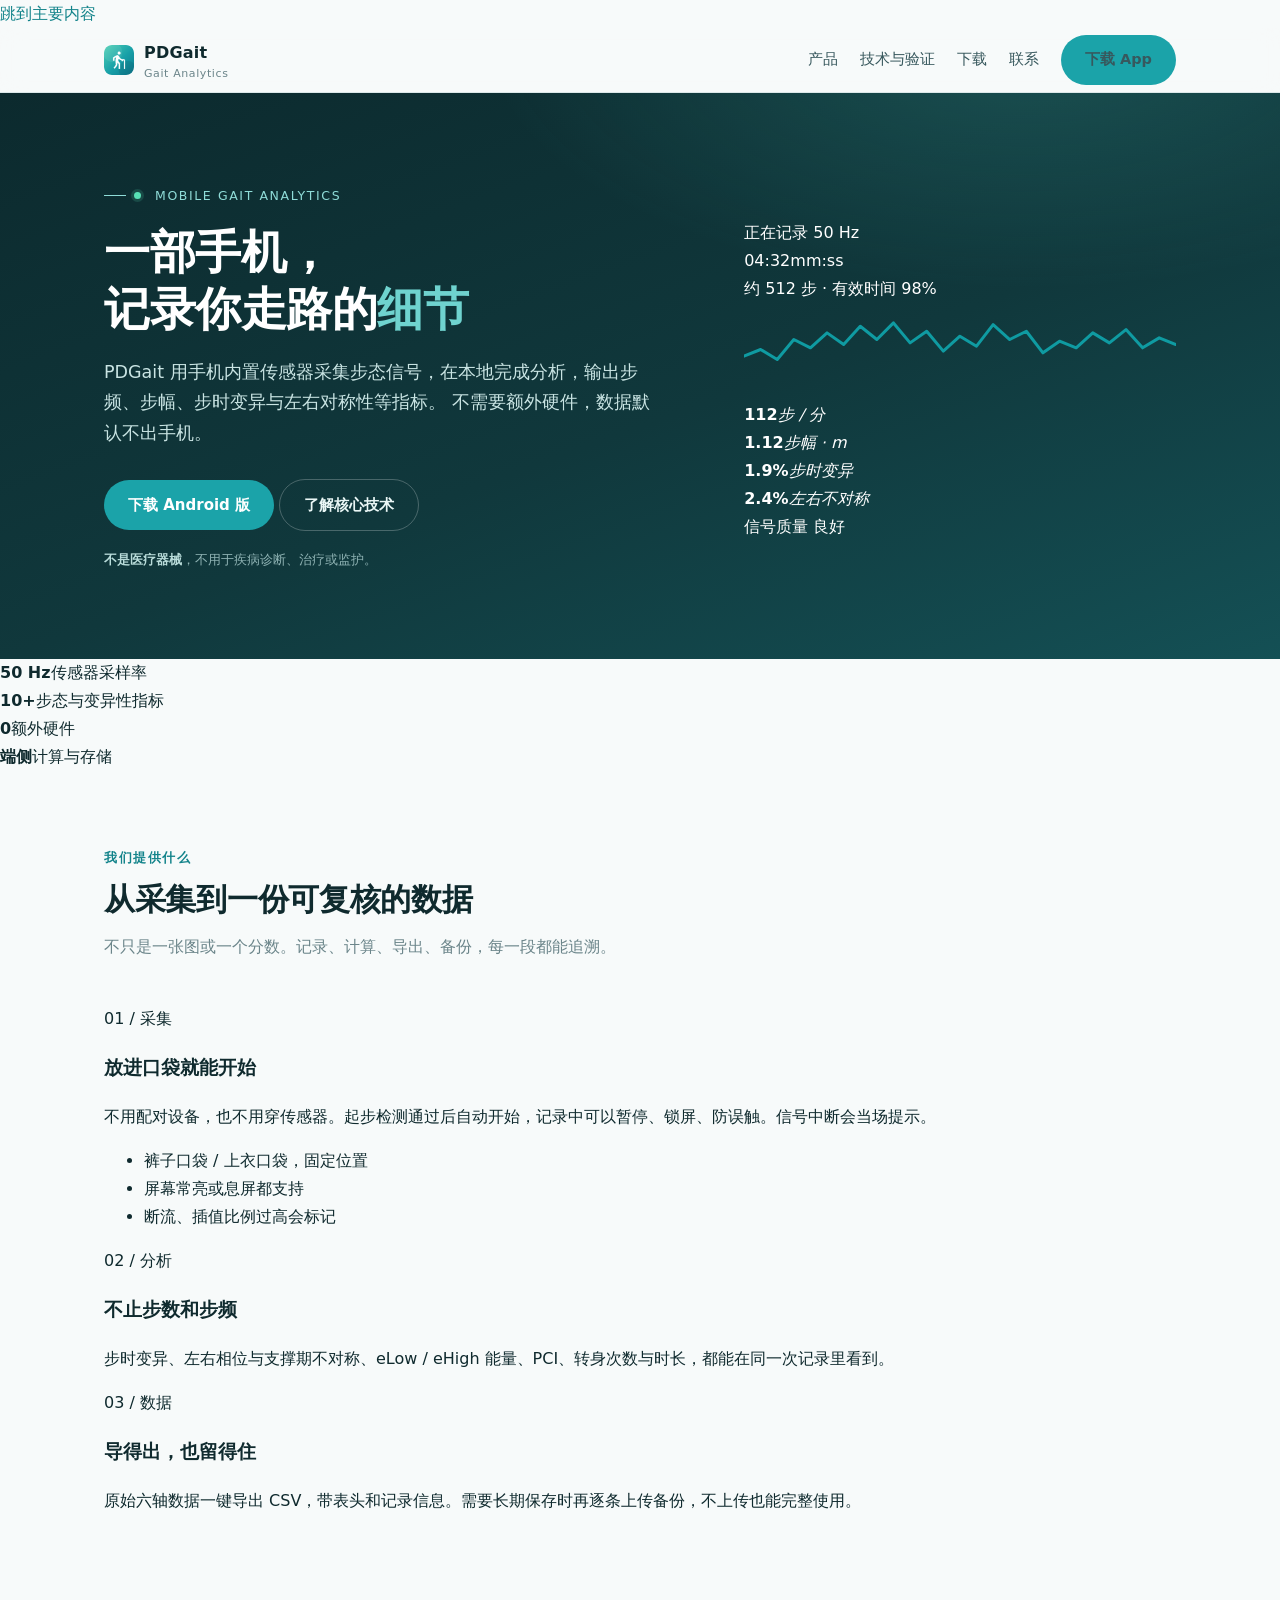
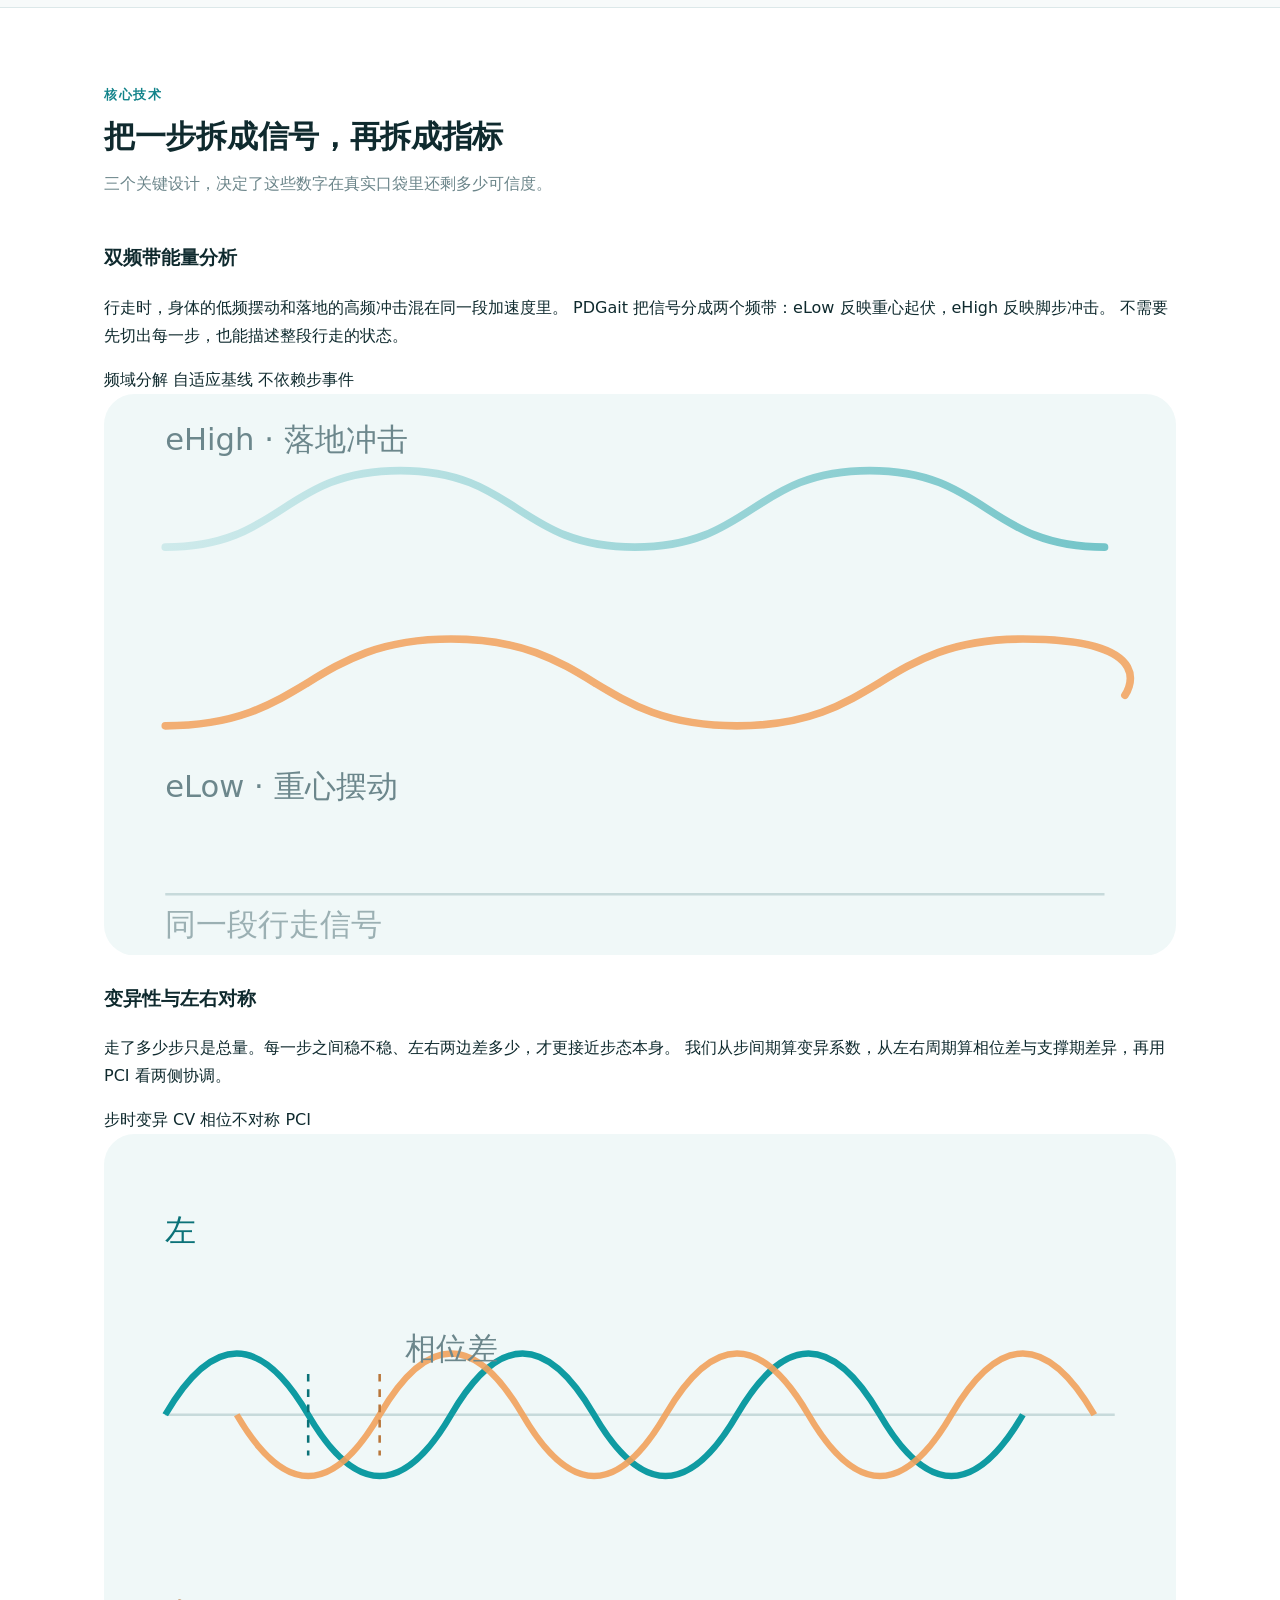
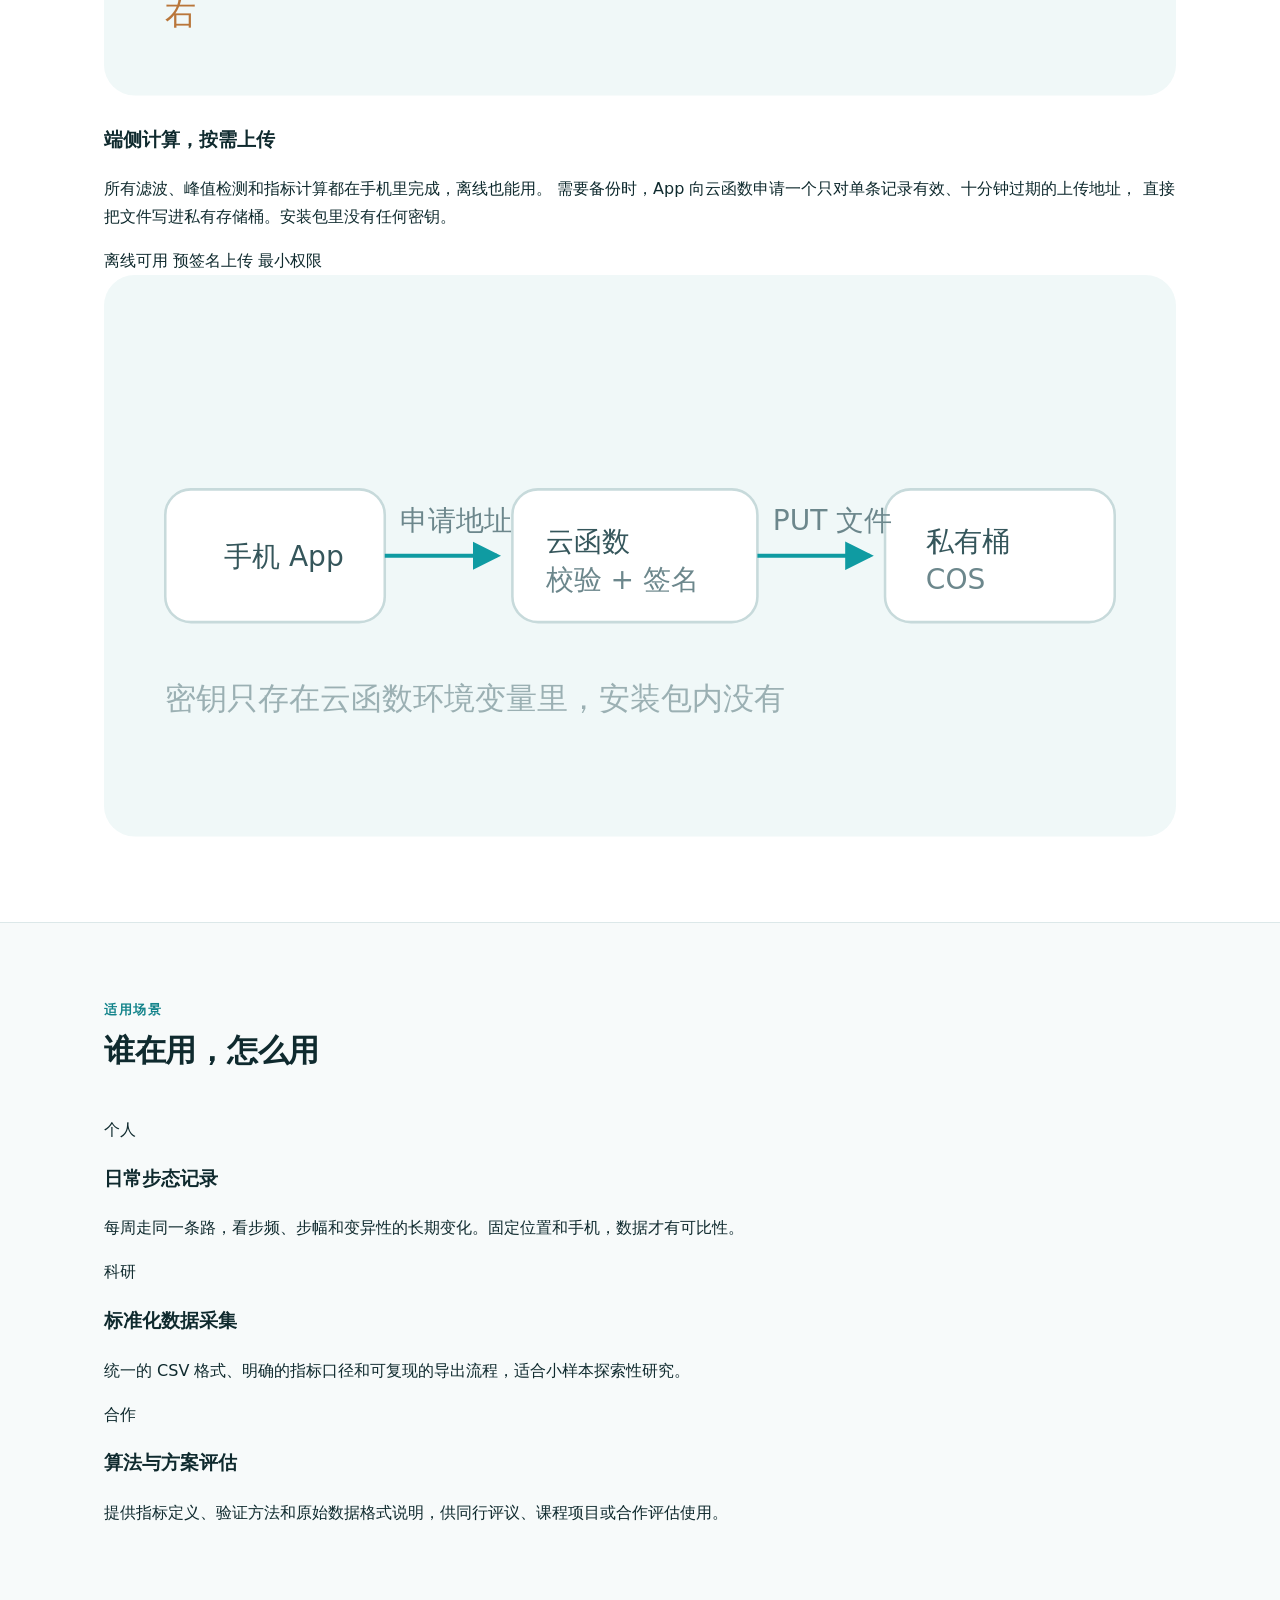
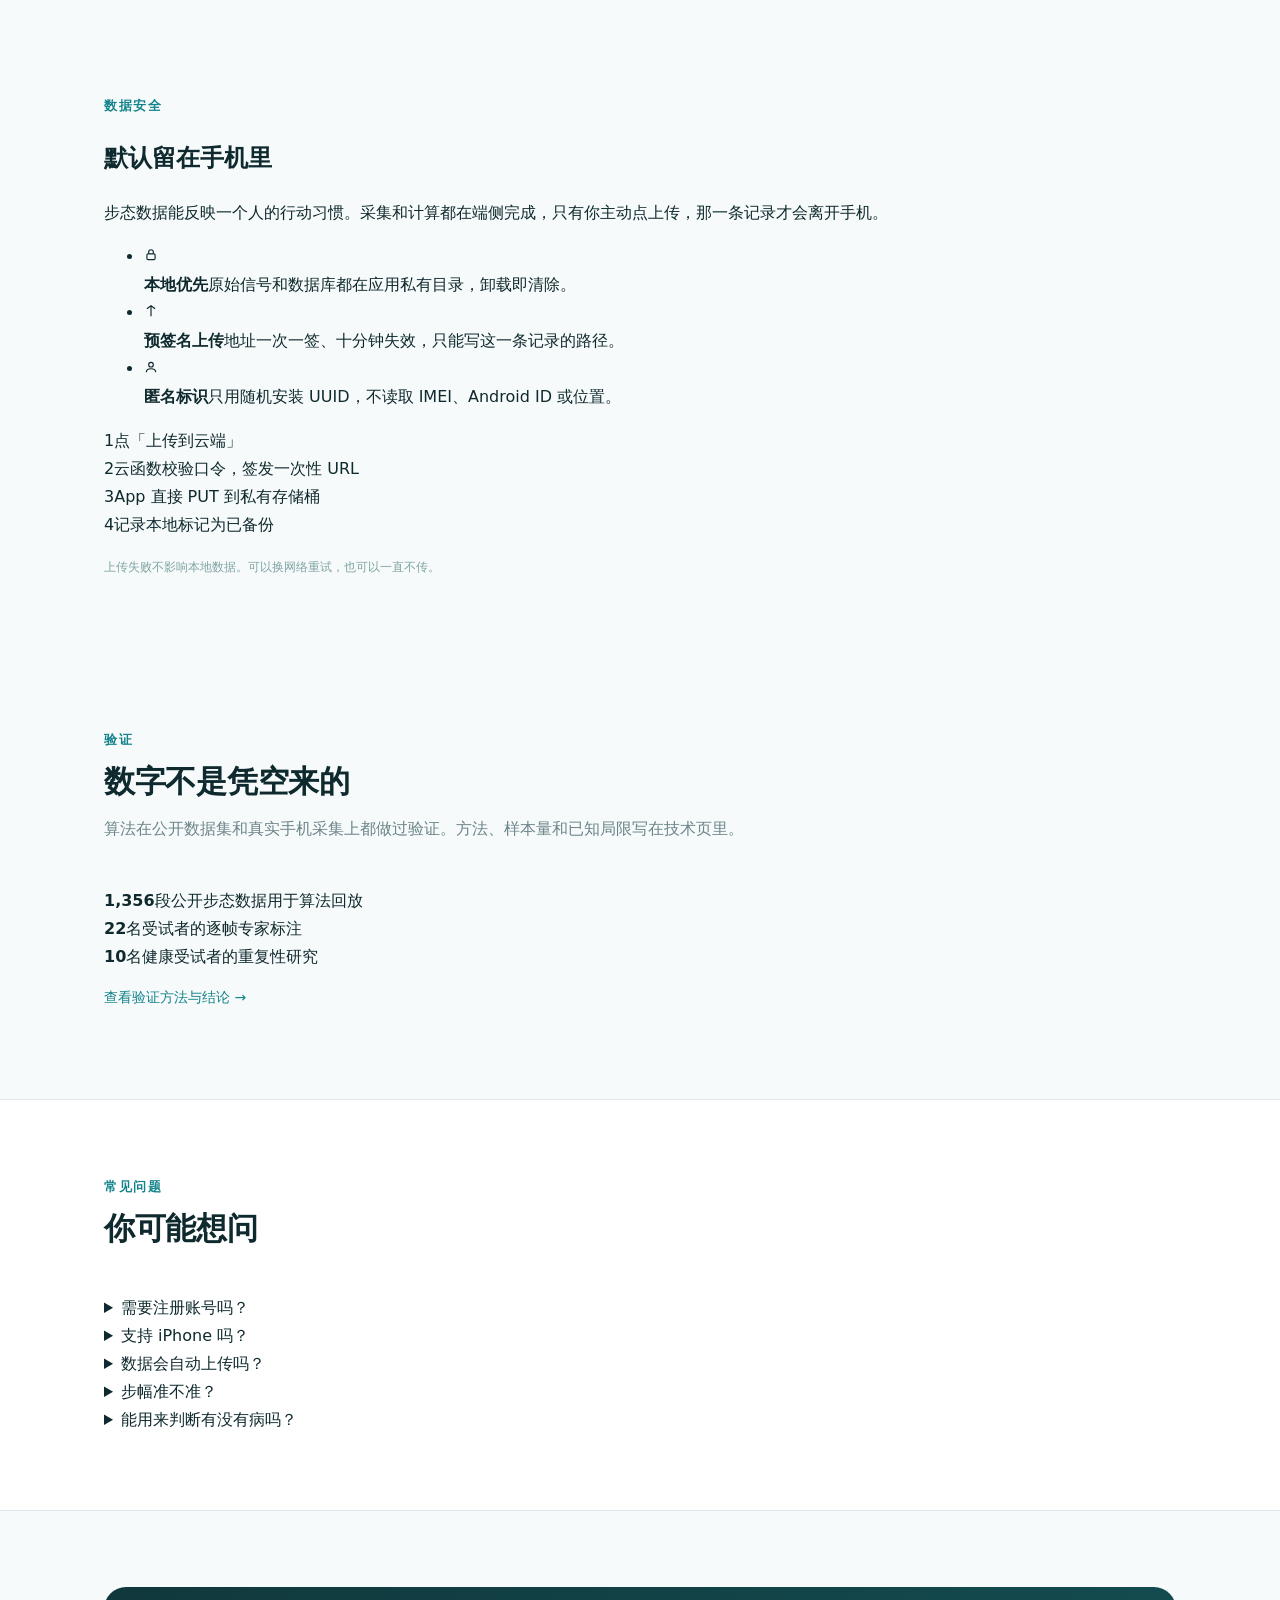
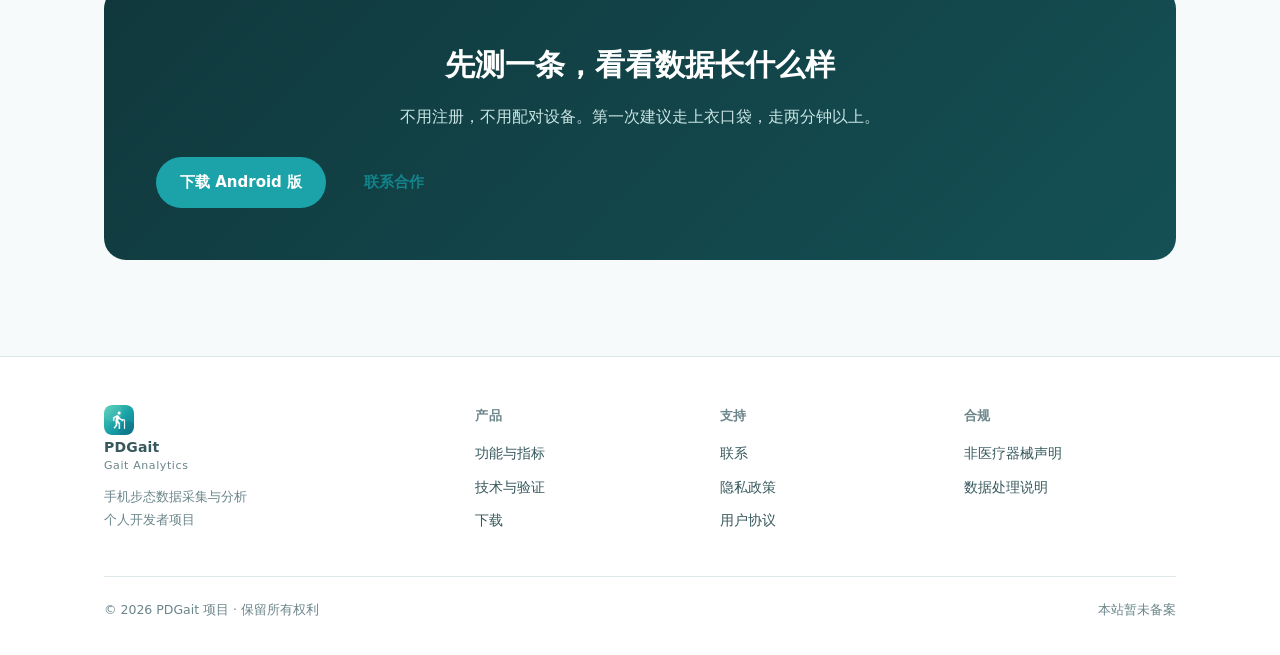
==== commit dac6edf4: "Add files via upload" ====
--- a/index.html
+++ b/index.html
@@ -3,26 +3,29 @@
 <head>
 <meta charset="UTF-8">
 <meta name="viewport" content="width=device-width, initial-scale=1">
-<title>PDGait · 用手机记录步态数据</title>
-<meta name="description" content="一个个人项目：用 Android 手机采集步态信号，计算步频、步幅、步时变异性与左右对称性，并记录哪些指标经得起重复测量。">
+<title>PDGait · 手机步态数据采集与分析</title>
+<meta name="description" content="PDGait 用手机内置传感器采集步态信号，在本地计算步频、步幅、步时变异与左右对称性等指标。无需额外硬件，数据默认不出手机。">
 <link rel="icon" href="assets/favicon.png">
 <link rel="stylesheet" href="assets/style.css">
 </head>
 <body data-page="home">
+<a class="skip-link" href="#main">跳到主要内容</a>
 
 <nav class="nav">
   <div class="nav-inner">
     <a class="brand" href="index.html">
-      <img src="assets/logo.png" alt="PDGait">
-      <span>PDGait<small>GAIT DATA TOOL</small></span>
+      <img src="assets/logo.png" alt="">
+      <span>PDGait<small>Gait Analytics</small></span>
     </a>
-    <button class="nav-toggle" aria-label="菜单" aria-expanded="false">☰</button>
+    <button class="nav-toggle" aria-label="打开菜单" aria-expanded="false">
+      <svg width="18" height="18" viewBox="0 0 24 24" fill="none" stroke="currentColor" stroke-width="2" stroke-linecap="round"><path d="M3 6h18M3 12h18M3 18h18"/></svg>
+    </button>
     <div class="nav-links">
-      <a href="product.html" data-nav="product">指标与功能</a>
-      <a href="research.html" data-nav="research">验证记录</a>
+      <a href="product.html" data-nav="product">产品</a>
+      <a href="research.html" data-nav="research">技术与验证</a>
       <a href="download.html" data-nav="download">下载</a>
       <a href="contact.html" data-nav="contact">联系</a>
-      <a class="nav-cta" href="download.html">装一个试试</a>
+      <a class="btn btn-primary btn-sm" href="download.html">下载 App</a>
     </div>
   </div>
 </nav>
@@ -30,170 +33,340 @@
 <header class="hero">
   <div class="hero-inner">
     <div>
-      <div class="eyebrow">PDGait / 个人项目</div>
-      <h1>手机放进口袋，<br>能测出多少步态信息</h1>
+      <div class="eyebrow"><span class="dot"></span>Mobile Gait Analytics</div>
+      <h1>一部手机，<br>记录你走路的<em>细节</em></h1>
       <p class="lead">
-        这个项目只关心一件事：用普通 Android 手机采到的数据，哪些指标经得起重复测量，哪些换个口袋就变了。
-        现在有部分答案，也有一堆没解决的问题。
+        PDGait 用手机内置传感器采集步态信号，在本地完成分析，输出步频、步幅、步时变异与左右对称性等指标。
+        不需要额外硬件，数据默认不出手机。
       </p>
+      <div class="hero-actions">
+        <a class="btn btn-primary btn-arrow" href="download.html">下载 Android 版</a>
+        <a class="btn btn-ghost" href="research.html" style="color:#EAF7F6;border-color:rgba(255,255,255,.24)">了解核心技术</a>
+      </div>
+      <p class="hero-note"><strong>不是医疗器械</strong>，不用于疾病诊断、治疗或监护。</p>
+    </div>
+
+    <div class="hero-visual">
+      <div class="hero-glow"></div>
+      <div class="phone" role="img" aria-label="App 记录界面示意">
+        <div class="phone-notch"></div>
+        <div class="phone-screen">
+          <div class="app-bar">
+            <span class="live"><i></i>正在记录</span>
+            <span>50 Hz</span>
+          </div>
+          <div class="app-time">04:32<span>mm:ss</span></div>
+          <div class="app-sub">约 512 步 · 有效时间 98%</div>
+          <svg class="app-wave" viewBox="0 0 260 54" preserveAspectRatio="none" aria-hidden="true">
+            <polyline fill="none" stroke="#0F9BA2" stroke-width="1.8" stroke-linejoin="round" stroke-linecap="round"
+              points="0,32 10,28 20,34 30,22 40,27 50,18 60,25 70,14 80,22 90,12 100,24 110,17 120,29 130,20 140,26 150,13 160,22 170,17 180,30 190,23 200,27 210,18 220,24 230,16 240,27 250,21 260,25"/>
+          </svg>
+          <div class="app-grid">
+            <div class="app-cell"><b>112</b><i>步 / 分</i></div>
+            <div class="app-cell"><b>1.12</b><i>步幅 · m</i></div>
+            <div class="app-cell"><b>1.9%</b><i>步时变异</i></div>
+            <div class="app-cell"><b>2.4%</b><i>左右不对称</i></div>
+          </div>
+          <div class="app-foot">
+            <span>信号质量</span>
+            <span class="bar"><i></i></span>
+            <span>良好</span>
+          </div>
+        </div>
+      </div>
+    </div>
+  </div>
+</header>
+
+<section class="trust">
+  <div class="trust-inner">
+    <div class="trust-item"><b>50 Hz</b><span>传感器采样率</span></div>
+    <div class="trust-item"><b>10+</b><span>步态与变异性指标</span></div>
+    <div class="trust-item"><b>0</b><span>额外硬件</span></div>
+    <div class="trust-item"><b>端侧</b><span>计算与存储</span></div>
+  </div>
+</section>
+
+<main id="main">
+
+<section class="section">
+  <div class="wrap">
+    <div class="section-head reveal">
+      <div class="kicker">我们提供什么</div>
+      <h2>从采集到一份可复核的数据</h2>
+      <p>不只是一张图或一个分数。记录、计算、导出、备份，每一段都能追溯。</p>
+    </div>
+
+    <div class="bento">
+      <article class="bento-item feature reveal">
+        <div>
+          <div class="bento-num">01 / 采集</div>
+          <h3>放进口袋就能开始</h3>
+          <p>不用配对设备，也不用穿传感器。起步检测通过后自动开始，记录中可以暂停、锁屏、防误触。信号中断会当场提示。</p>
+        </div>
+        <div class="bento-visual">
+          <ul class="bento-list">
+            <li>裤子口袋 / 上衣口袋，固定位置</li>
+            <li>屏幕常亮或息屏都支持</li>
+            <li>断流、插值比例过高会标记</li>
+          </ul>
+        </div>
+      </article>
+
+      <article class="bento-item reveal">
+        <div class="bento-num">02 / 分析</div>
+        <h3>不止步数和步频</h3>
+        <p>步时变异、左右相位与支撑期不对称、eLow / eHigh 能量、PCI、转身次数与时长，都能在同一次记录里看到。</p>
+      </article>
+
+      <article class="bento-item reveal">
+        <div class="bento-num">03 / 数据</div>
+        <h3>导得出，也留得住</h3>
+        <p>原始六轴数据一键导出 CSV，带表头和记录信息。需要长期保存时再逐条上传备份，不上传也能完整使用。</p>
+      </article>
+    </div>
+  </div>
+</section>
+
+<section class="section alt">
+  <div class="wrap">
+    <div class="section-head reveal">
+      <div class="kicker">核心技术</div>
+      <h2>把一步拆成信号，再拆成指标</h2>
+      <p>三个关键设计，决定了这些数字在真实口袋里还剩多少可信度。</p>
+    </div>
+
+    <div class="tech-row reveal">
+      <div class="tech-copy">
+        <h3>双频带能量分析</h3>
+        <p>
+          行走时，身体的低频摆动和落地的高频冲击混在同一段加速度里。
+          PDGait 把信号分成两个频带：eLow 反映重心起伏，eHigh 反映脚步冲击。
+          不需要先切出每一步，也能描述整段行走的状态。
+        </p>
+        <div class="tag-row">
+          <span class="tag">频域分解</span>
+          <span class="tag">自适应基线</span>
+          <span class="tag">不依赖步事件</span>
+        </div>
+      </div>
+      <div class="tech-visual">
+        <svg viewBox="0 0 420 220" role="img" aria-label="高低频信号分离示意">
+          <defs>
+            <linearGradient id="g1" x1="0" y1="0" x2="1" y2="0">
+              <stop offset="0" stop-color="#0F9BA2" stop-opacity=".15"/>
+              <stop offset="1" stop-color="#0F9BA2" stop-opacity=".55"/>
+            </linearGradient>
+          </defs>
+          <rect x="0" y="0" width="420" height="220" rx="12" fill="#F0F8F8"/>
+          <path d="M24 60 C 70 60, 70 30, 116 30 S 162 60, 208 60 S 254 30, 300 30 S 346 60, 392 60"
+                fill="none" stroke="url(#g1)" stroke-width="3" stroke-linecap="round"/>
+          <text x="24" y="22" font-size="12" fill="#6C878C">eHigh · 落地冲击</text>
+          <path d="M24 130 C 80 130, 80 96, 136 96 S 192 130, 248 130 S 304 96, 360 96 S 400 118, 400 118"
+                fill="none" stroke="#F2A25C" stroke-width="3" stroke-linecap="round" opacity=".85"/>
+          <text x="24" y="158" font-size="12" fill="#6C878C">eLow · 重心摆动</text>
+          <path d="M24 196 L 392 196" stroke="#C7DADB" stroke-width="1"/>
+          <text x="24" y="212" font-size="12" fill="#9BB0B3">同一段行走信号</text>
+        </svg>
+      </div>
+    </div>
+
+    <div class="tech-row reverse reveal">
+      <div class="tech-copy">
+        <h3>变异性与左右对称</h3>
+        <p>
+          走了多少步只是总量。每一步之间稳不稳、左右两边差多少，才更接近步态本身。
+          我们从步间期算变异系数，从左右周期算相位差与支撑期差异，再用 PCI 看两侧协调。
+        </p>
+        <div class="tag-row">
+          <span class="tag">步时变异 CV</span>
+          <span class="tag">相位不对称</span>
+          <span class="tag">PCI</span>
+        </div>
+      </div>
+      <div class="tech-visual">
+        <svg viewBox="0 0 420 220" role="img" aria-label="左右步态周期示意">
+          <rect x="0" y="0" width="420" height="220" rx="12" fill="#F0F8F8"/>
+          <line x1="24" y1="110" x2="396" y2="110" stroke="#C7DADB" stroke-width="1"/>
+          <path d="M24 110 Q 52 62 80 110 T 136 110 T 192 110 T 248 110 T 304 110 T 360 110"
+                fill="none" stroke="#0F9BA2" stroke-width="2.5"/>
+          <path d="M52 110 Q 80 158 108 110 T 164 110 T 220 110 T 276 110 T 332 110 T 388 110"
+                fill="none" stroke="#F2A25C" stroke-width="2.5" opacity=".9"/>
+          <text x="24" y="42" font-size="12" fill="#0B7278">左</text>
+          <text x="24" y="192" font-size="12" fill="#B9763A">右</text>
+          <line x1="80" y1="94" x2="80" y2="126" stroke="#0B7278" stroke-width="1" stroke-dasharray="3 3"/>
+          <line x1="108" y1="94" x2="108" y2="126" stroke="#B9763A" stroke-width="1" stroke-dasharray="3 3"/>
+          <text x="118" y="88" font-size="12" fill="#6C878C">相位差</text>
+        </svg>
+      </div>
+    </div>
+
+    <div class="tech-row reveal">
+      <div class="tech-copy">
+        <h3>端侧计算，按需上传</h3>
+        <p>
+          所有滤波、峰值检测和指标计算都在手机里完成，离线也能用。
+          需要备份时，App 向云函数申请一个只对单条记录有效、十分钟过期的上传地址，
+          直接把文件写进私有存储桶。安装包里没有任何密钥。
+        </p>
+        <div class="tag-row">
+          <span class="tag">离线可用</span>
+          <span class="tag">预签名上传</span>
+          <span class="tag">最小权限</span>
+        </div>
+      </div>
+      <div class="tech-visual">
+        <svg viewBox="0 0 420 220" role="img" aria-label="上传链路示意">
+          <rect x="0" y="0" width="420" height="220" rx="12" fill="#F0F8F8"/>
+          <g font-size="11" fill="#35565B">
+            <rect x="24" y="84" width="86" height="52" rx="10" fill="#fff" stroke="#C7DADB"/>
+            <text x="47" y="114">手机 App</text>
+            <rect x="160" y="84" width="96" height="52" rx="10" fill="#fff" stroke="#C7DADB"/>
+            <text x="173" y="108">云函数</text>
+            <text x="173" y="123" font-size="11" fill="#6C878C">校验 + 签名</text>
+            <rect x="306" y="84" width="90" height="52" rx="10" fill="#fff" stroke="#C7DADB"/>
+            <text x="322" y="108">私有桶</text>
+            <text x="322" y="123" font-size="11" fill="#6C878C">COS</text>
+          </g>
+          <g stroke="#0F9BA2" stroke-width="1.6" fill="none" marker-end="url(#arrow)">
+            <line x1="110" y1="110" x2="154" y2="110"/>
+            <line x1="256" y1="110" x2="300" y2="110"/>
+          </g>
+          <defs>
+            <marker id="arrow" markerWidth="7" markerHeight="7" refX="6" refY="3.5" orient="auto">
+              <path d="M0,0 L7,3.5 L0,7 z" fill="#0F9BA2"/>
+            </marker>
+          </defs>
+          <text x="116" y="100" font-size="11" fill="#6C878C">申请地址</text>
+          <text x="262" y="100" font-size="11" fill="#6C878C">PUT 文件</text>
+          <text x="24" y="170" font-size="12" fill="#9BB0B3">密钥只存在云函数环境变量里，安装包内没有</text>
+        </svg>
+      </div>
+    </div>
+  </div>
+</section>
+
+<section class="section">
+  <div class="wrap">
+    <div class="section-head reveal">
+      <div class="kicker">适用场景</div>
+      <h2>谁在用，怎么用</h2>
+    </div>
+    <div class="scenario-grid">
+      <article class="scenario reveal">
+        <div class="scenario-tag">个人</div>
+        <h3>日常步态记录</h3>
+        <p>每周走同一条路，看步频、步幅和变异性的长期变化。固定位置和手机，数据才有可比性。</p>
+      </article>
+      <article class="scenario reveal">
+        <div class="scenario-tag">科研</div>
+        <h3>标准化数据采集</h3>
+        <p>统一的 CSV 格式、明确的指标口径和可复现的导出流程，适合小样本探索性研究。</p>
+      </article>
+      <article class="scenario reveal">
+        <div class="scenario-tag">合作</div>
+        <h3>算法与方案评估</h3>
+        <p>提供指标定义、验证方法和原始数据格式说明，供同行评议、课程项目或合作评估使用。</p>
+      </article>
+    </div>
+  </div>
+</section>
+
+<section class="section dark">
+  <div class="wrap">
+    <div class="security-grid">
+      <div class="security-copy reveal">
+        <div class="kicker">数据安全</div>
+        <h2>默认留在手机里</h2>
+        <p>步态数据能反映一个人的行动习惯。采集和计算都在端侧完成，只有你主动点上传，那一条记录才会离开手机。</p>
+        <ul class="security-list">
+          <li>
+            <span class="dot-icon"><svg width="14" height="14" viewBox="0 0 24 24" fill="none" stroke="currentColor" stroke-width="2"><rect x="5" y="10" width="14" height="10" rx="2"/><path d="M8 10V7a4 4 0 0 1 8 0v3"/></svg></span>
+            <div><b>本地优先</b><span>原始信号和数据库都在应用私有目录，卸载即清除。</span></div>
+          </li>
+          <li>
+            <span class="dot-icon"><svg width="14" height="14" viewBox="0 0 24 24" fill="none" stroke="currentColor" stroke-width="2"><path d="M12 3v18M5 8l7-5 7 5"/></svg></span>
+            <div><b>预签名上传</b><span>地址一次一签、十分钟失效，只能写这一条记录的路径。</span></div>
+          </li>
+          <li>
+            <span class="dot-icon"><svg width="14" height="14" viewBox="0 0 24 24" fill="none" stroke="currentColor" stroke-width="2"><circle cx="12" cy="8" r="4"/><path d="M4 21c0-4 4-6 8-6s8 2 8 6"/></svg></span>
+            <div><b>匿名标识</b><span>只用随机安装 UUID，不读取 IMEI、Android ID 或位置。</span></div>
+          </li>
+        </ul>
+      </div>
+      <div class="security-visual reveal">
+        <div class="flow-mini">
+          <div class="flow-mini-item"><span class="n">1</span>点「上传到云端」</div>
+          <div class="flow-mini-item"><span class="n">2</span>云函数校验口令，签发一次性 URL</div>
+          <div class="flow-mini-item"><span class="n">3</span>App 直接 PUT 到私有存储桶</div>
+          <div class="flow-mini-item"><span class="n">4</span>记录本地标记为已备份</div>
+        </div>
+        <p style="margin:18px 0 0;font-size:12px;color:#7FA3A3;line-height:1.7">
+          上传失败不影响本地数据。可以换网络重试，也可以一直不传。
+        </p>
+      </div>
+    </div>
+  </div>
+</section>
+
+<section class="section">
+  <div class="wrap">
+    <div class="section-head reveal">
+      <div class="kicker">验证</div>
+      <h2>数字不是凭空来的</h2>
+      <p>算法在公开数据集和真实手机采集上都做过验证。方法、样本量和已知局限写在技术页里。</p>
+    </div>
+    <div class="validation-grid">
+      <div class="validation-card reveal"><b>1,356</b><span>段公开步态数据用于算法回放</span></div>
+      <div class="validation-card reveal"><b>22</b><span>名受试者的逐帧专家标注</span></div>
+      <div class="validation-card reveal"><b>10</b><span>名健康受试者的重复性研究</span></div>
+    </div>
+    <p style="color:var(--muted);font-size:14px">
+      <a href="research.html">查看验证方法与结论 →</a>
+    </p>
+  </div>
+</section>
+
+<section class="section alt">
+  <div class="wrap">
+    <div class="section-head center reveal">
+      <div class="kicker">常见问题</div>
+      <h2>你可能想问</h2>
+    </div>
+    <div class="faq reveal">
+      <details>
+        <summary>需要注册账号吗？</summary>
+        <p>不需要。装好就能记录，所有数据默认在本地。</p>
+      </details>
+      <details>
+        <summary>支持 iPhone 吗？</summary>
+        <p>目前只有 Android 版。iOS 的传感器权限和后台策略不同，还没有做。</p>
+      </details>
+      <details>
+        <summary>数据会自动上传吗？</summary>
+        <p>不会。只有你在记录详情页主动点「上传到云端」，那一条记录才会发出去。</p>
+      </details>
+      <details>
+        <summary>步幅准不准？</summary>
+        <p>步幅是根据步频和身高估算的，不是测距。看趋势可以，别拿它当卷尺。</p>
+      </details>
+      <details>
+        <summary>能用来判断有没有病吗？</summary>
+        <p>不能。这是运动数据记录工具，不是医疗器械，不提供诊断、治疗或监护相关的结论。</p>
+      </details>
+    </div>
+  </div>
+</section>
+
+<section class="section tight">
+  <div class="wrap">
+    <div class="cta reveal">
+      <h2>先测一条，看看数据长什么样</h2>
+      <p>不用注册，不用配对设备。第一次建议走上衣口袋，走两分钟以上。</p>
       <div class="btn-row">
-        <a class="btn btn-primary" href="download.html">下载 Android 版</a>
-        <a class="btn btn-ghost" href="research.html">先看验证结果</a>
-      </div>
-      <p class="hero-note"><strong>不是医疗器械</strong>，不用于疾病诊断、治疗或监护。</p>
-    </div>
-
-    <div class="device" aria-hidden="true">
-      <div class="device-head">
-        <span><span class="dot"></span>正在记录</span>
-        <span>50 Hz</span>
-      </div>
-      <div class="device-num">04:32<span>mm:ss</span></div>
-      <div class="device-grid">
-        <div class="device-cell"><b>112</b><i>步 / 分</i></div>
-        <div class="device-cell"><b>1.12</b><i>步幅 · m</i></div>
-        <div class="device-cell"><b>1.9%</b><i>步时变异</i></div>
-        <div class="device-cell"><b>2.4%</b><i>左右不对称</i></div>
-      </div>
-      <svg class="spark" viewBox="0 0 320 56" preserveAspectRatio="none">
-        <polyline fill="none" stroke="#57E0B5" stroke-width="2" stroke-linejoin="round" stroke-linecap="round"
-          points="0,38 14,34 28,40 42,26 56,31 70,22 84,29 98,18 112,25 126,15 140,28 154,20 168,33 182,24 196,30 210,17 224,26 238,21 252,34 266,27 280,31 294,22 308,28 320,24"/>
-      </svg>
-    </div>
-  </div>
-</header>
-
-<main>
-
-<section class="section">
-  <div class="wrap">
-    <div class="stats">
-      <div class="stat"><b>50 Hz</b><span>手机 IMU 采样率</span></div>
-      <div class="stat"><b>1,356</b><span>段公开数据回放</span></div>
-      <div class="stat"><b>43</b><span>份合格的真实记录</span></div>
-      <div class="stat"><b>10</b><span>名健康受试者</span></div>
-    </div>
-  </div>
-</section>
-
-<section class="section alt">
-  <div class="wrap">
-    <div class="section-head">
-      <div class="kicker">它做什么</div>
-      <h2>采集、算数、存起来</h2>
-      <p>没有云端分析，也没有 AI 诊断。手机算完就结束了，你看到的是原始信号和几组统计量。</p>
-    </div>
-    <div class="grid-3">
-      <div class="card">
-        <div class="icon">01</div>
-        <h3>采集</h3>
-        <p>手机放裤子口袋或上衣口袋，50 Hz 记录加速度和角速度。记录时屏幕可以关，误触会被锁掉。信号断了会当场提示，不会事后补一个漂亮的数。</p>
-      </div>
-      <div class="card">
-        <div class="icon">02</div>
-        <h3>算指标</h3>
-        <p>常规的步频、步幅、步速，加上步时变异、左右相位与支撑期不对称、eLow / eHigh 和 PCI。每个参数怎么算、窗口多长，都在指标页写着。</p>
-      </div>
-      <div class="card">
-        <div class="icon">03</div>
-        <h3>存数据</h3>
-        <p>默认只写手机本地数据库。要备份才点上传，一条一条来。上传地址十分钟过期，安装包里不放任何密钥。</p>
-      </div>
-    </div>
-  </div>
-</section>
-
-<section class="section">
-  <div class="wrap">
-    <div class="section-head">
-      <div class="kicker">一次记录</div>
-      <h2>大概是这样</h2>
-      <p>不需要注册，也不需要配对额外的传感器。</p>
-    </div>
-    <div class="flow">
-      <div class="flow-item">
-        <h3>放手机</h3>
-        <p>裤子口袋或上衣口袋，选一个。之后比较数据时别换位置，换位置等于换了一把尺子。</p>
-      </div>
-      <div class="flow-item">
-        <h3>开始走</h3>
-        <p>等起步检测通过，按平时速度走。两分钟以上比较稳，太短的记录噪声会盖过信号。</p>
-      </div>
-      <div class="flow-item">
-        <h3>看结果</h3>
-        <p>停下后自动计算。详情页有汇总指标、步速曲线和逐段明细，原始数据可以导出 CSV。</p>
-      </div>
-      <div class="flow-item">
-        <h3>要不要备份</h3>
-        <p>想长期保留就上传，不想就留在手机里。上传失败不影响本地记录，可以稍后再试。</p>
-      </div>
-    </div>
-  </div>
-</section>
-
-<section class="section alt">
-  <div class="wrap">
-    <div class="grid-2" style="align-items:start">
-      <div>
-        <div class="kicker">数据</div>
-        <h2 style="font-size:30px;margin:0 0 14px">默认不出手机</h2>
-        <p style="color:var(--ink-2);margin:0 0 18px">
-          步态数据能反映一个人的行动习惯，我不觉得它应该默认上云。
-          采集和计算都在手机里完成，只有你点「上传到云端」，那一条记录才会发出去。
-        </p>
-        <div class="callout">
-          <strong>上传时发生的事：</strong>App 向云函数要一个一次性地址，云函数校验口令后签发十分钟有效的预签名 URL，
-          App 直接把文件 PUT 到私有存储桶。密钥只在云函数的环境变量里，安装包里没有。
-        </div>
-      </div>
-      <div class="card" style="padding:30px">
-        <h3 style="margin-top:0">收了什么，没碰什么</h3>
-        <ul style="padding-left:20px;color:var(--ink-2);font-size:14.5px;line-height:1.9;margin:0">
-          <li><strong>收：</strong>你填的记录信息（可以写化名）、原始六轴数据、一个匿名安装 UUID。</li>
-          <li><strong>不碰：</strong>IMEI、Android ID、通讯录、位置、相册。</li>
-          <li><strong>没有：</strong>广告 SDK，第三方统计埋点。</li>
-          <li><strong>可删：</strong>本地记录随时删；云端数据可以来信申请清除。</li>
-        </ul>
-      </div>
-    </div>
-  </div>
-</section>
-
-<section class="section">
-  <div class="wrap">
-    <div class="section-head">
-      <div class="kicker">验证</div>
-      <h2>做验证时，有四件事比较意外</h2>
-      <p>完整方法和样本量在验证记录里。这里先说结论，包括对产品不利的那几条。</p>
-    </div>
-    <div class="grid-2">
-      <div class="card">
-        <h3 style="margin-top:0">口径不同，变异能差 2.78 倍</h3>
-        <p>同一批数据，按帧统计和按步统计算出来的步时变异系数，差 2.78 倍。两个数字都不算错，但放在一起比就没有意义。</p>
-      </div>
-      <div class="card">
-        <h3 style="margin-top:0">换个口袋，eHigh 最多差 2.37 倍</h3>
-        <p>同一个人、同一台手机，只把手机从裤子口袋挪到上衣口袋，eHigh 的中位差异是 1.49 倍，最大 2.37 倍。</p>
-      </div>
-      <div class="card">
-        <h3 style="margin-top:0">换台手机，eLow 中位差 0.60 倍</h3>
-        <p>同人同位置换机型，eLow 的中位比值是 0.60，eHigh 最大差 1.88 倍。跨设备比趋势，目前不成立。</p>
-      </div>
-      <div class="card">
-        <h3 style="margin-top:0">只有一种组合够稳，能做前后比较</h3>
-        <p>分层算完最小可检测变化，只有「上衣口袋 + eHigh」的 MDC95 是 1.27 倍，噪声小于真实变化。其余组合，先别急着解读。</p>
-      </div>
-    </div>
-    <p style="margin-top:26px"><a href="research.html">看验证方法和样本量 →</a></p>
-  </div>
-</section>
-
-<section class="section alt">
-  <div class="wrap">
-    <div class="cta">
-      <h2>先测一条，看看数据长什么样</h2>
-      <p>第一次建议走上衣口袋，重复性最好。走两分钟，比走二十秒有用得多。</p>
-      <a class="btn btn-primary" href="download.html">下载 Android 版</a>
+        <a class="btn btn-primary btn-arrow" href="download.html">下载 Android 版</a>
+        <a class="btn btn-light" href="contact.html">联系合作</a>
+      </div>
     </div>
   </div>
 </section>
@@ -203,29 +376,35 @@
 <footer class="footer">
   <div class="wrap">
     <div class="footer-grid">
-      <div>
-        <a class="brand" href="index.html" style="margin-bottom:12px">
-          <img src="assets/logo.png" alt="PDGait">
-          <span>PDGait<small>GAIT DATA TOOL</small></span>
+      <div class="footer-brand">
+        <a class="brand" href="index.html">
+          <img src="assets/logo.png" alt="">
+          <span>PDGait<small>Gait Analytics</small></span>
         </a>
-        <p>手机步态数据记录工具<br>个人开发者项目</p>
+        <p>手机步态数据采集与分析<br>个人开发者项目</p>
       </div>
       <div>
         <h4>产品</h4>
-        <a href="product.html">指标与功能</a>
-        <a href="research.html">验证记录</a>
-        <a href="download.html">下载</a>
+        <div class="footer-links">
+          <a href="product.html">功能与指标</a>
+          <a href="research.html">技术与验证</a>
+          <a href="download.html">下载</a>
+        </div>
       </div>
       <div>
         <h4>支持</h4>
-        <a href="contact.html">联系</a>
-        <a href="privacy.html">隐私政策</a>
-        <a href="terms.html">用户协议</a>
+        <div class="footer-links">
+          <a href="contact.html">联系</a>
+          <a href="privacy.html">隐私政策</a>
+          <a href="terms.html">用户协议</a>
+        </div>
       </div>
       <div>
         <h4>合规</h4>
-        <a href="terms.html#medical">非医疗器械声明</a>
-        <a href="privacy.html#data">数据处理说明</a>
+        <div class="footer-links">
+          <a href="terms.html#medical">非医疗器械声明</a>
+          <a href="privacy.html#data">数据处理说明</a>
+        </div>
       </div>
     </div>
     <div class="footer-bottom">
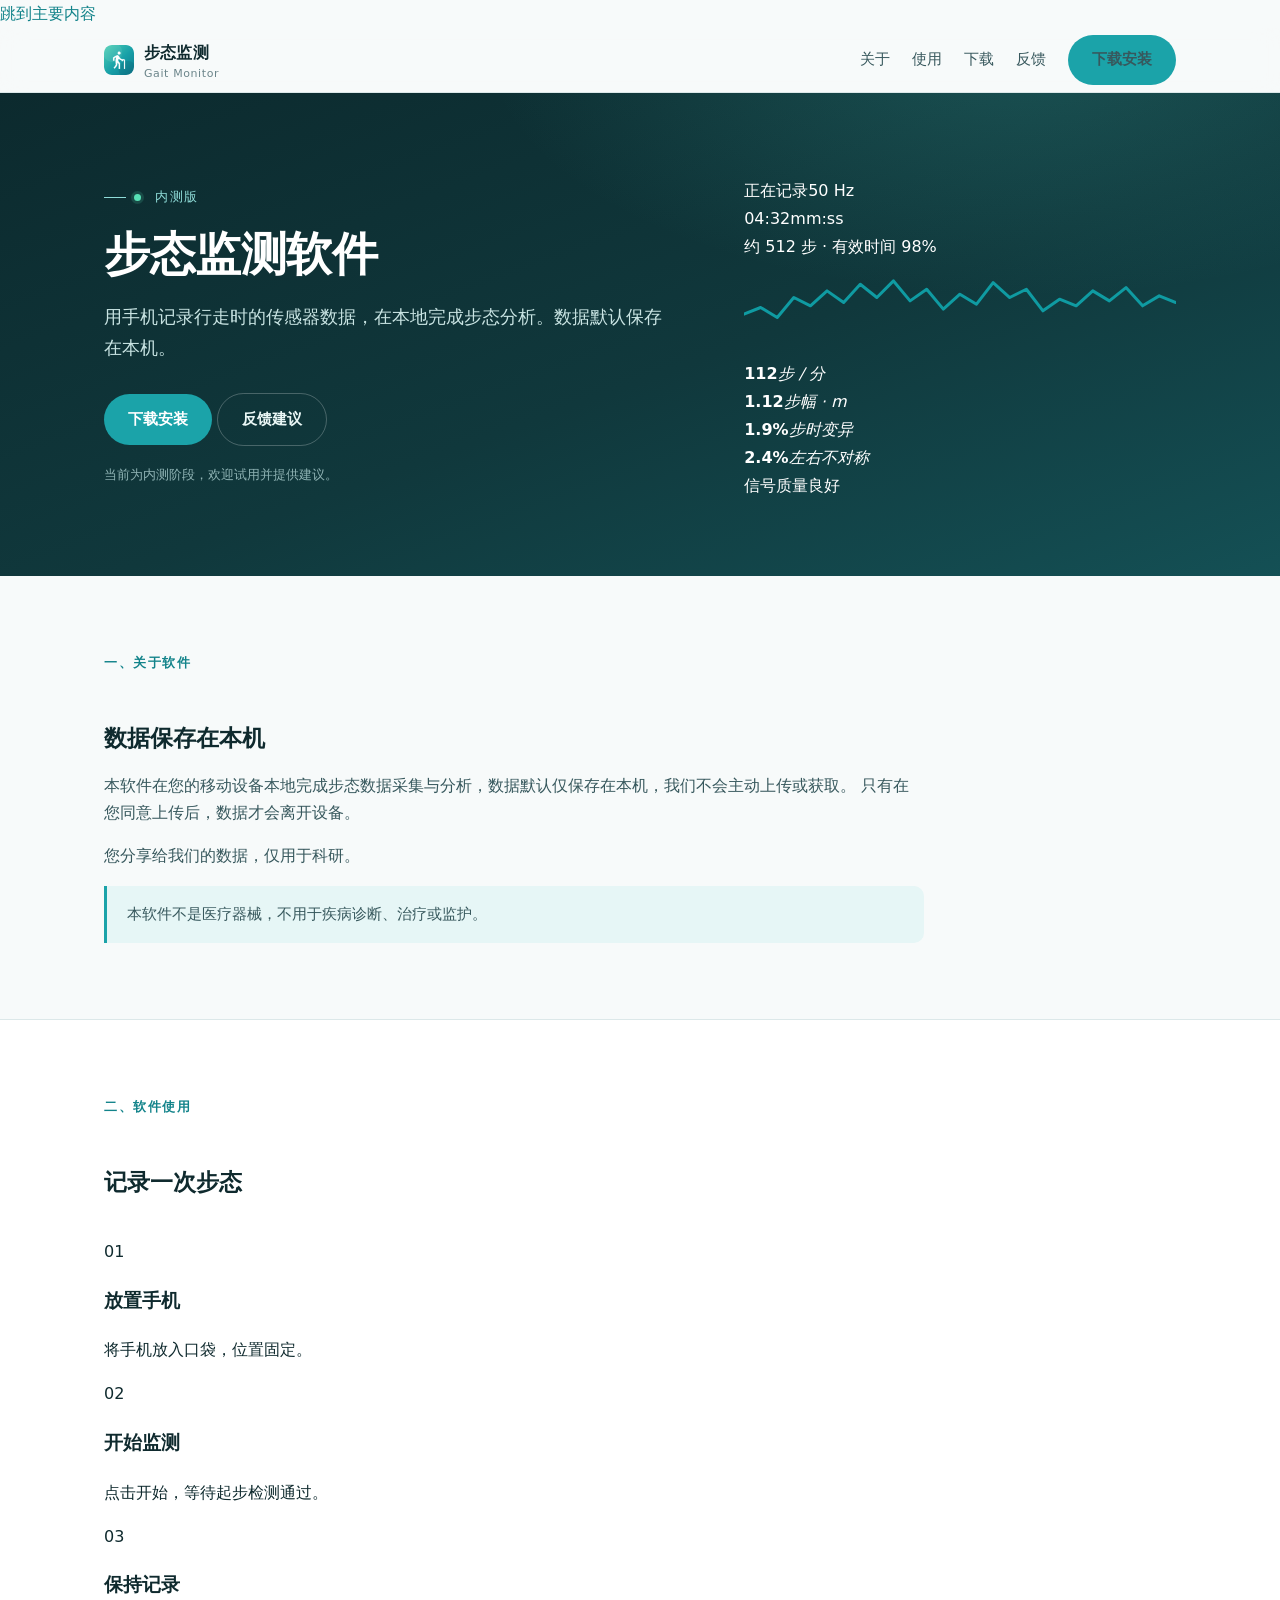
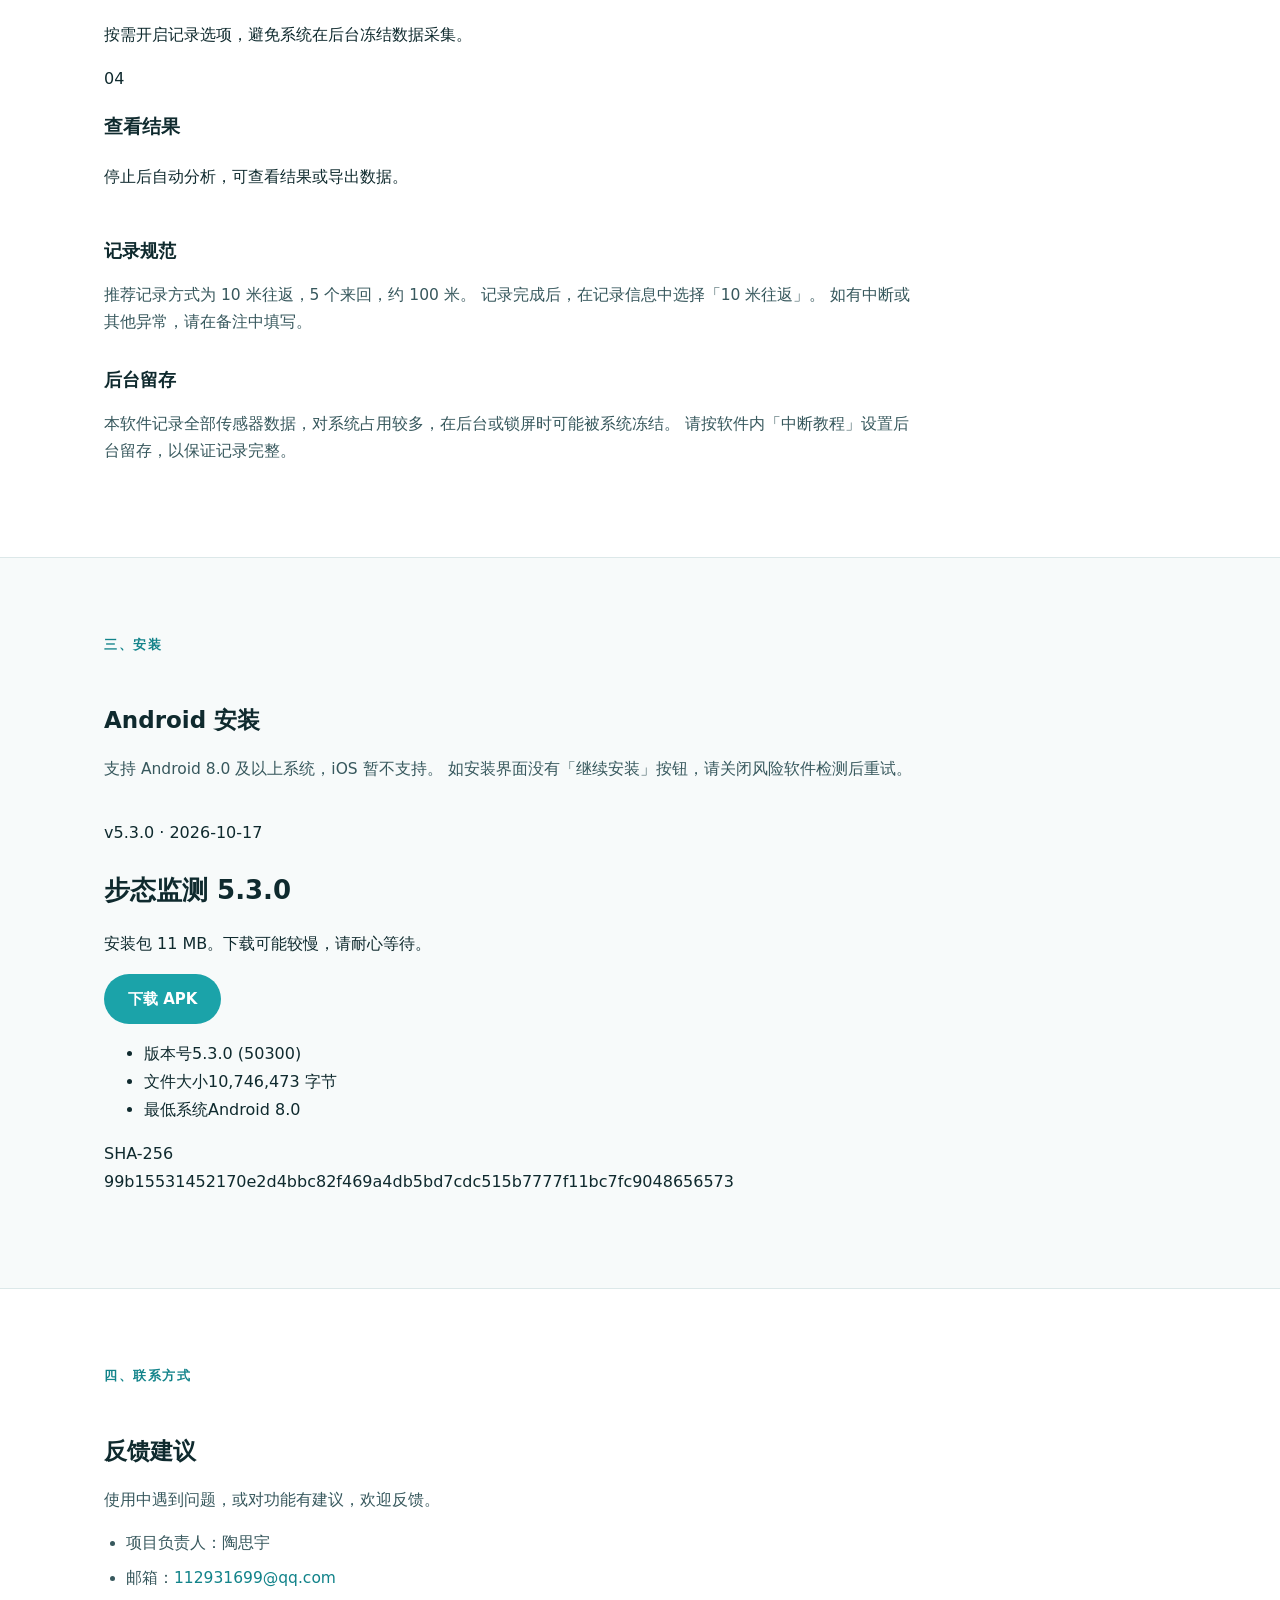
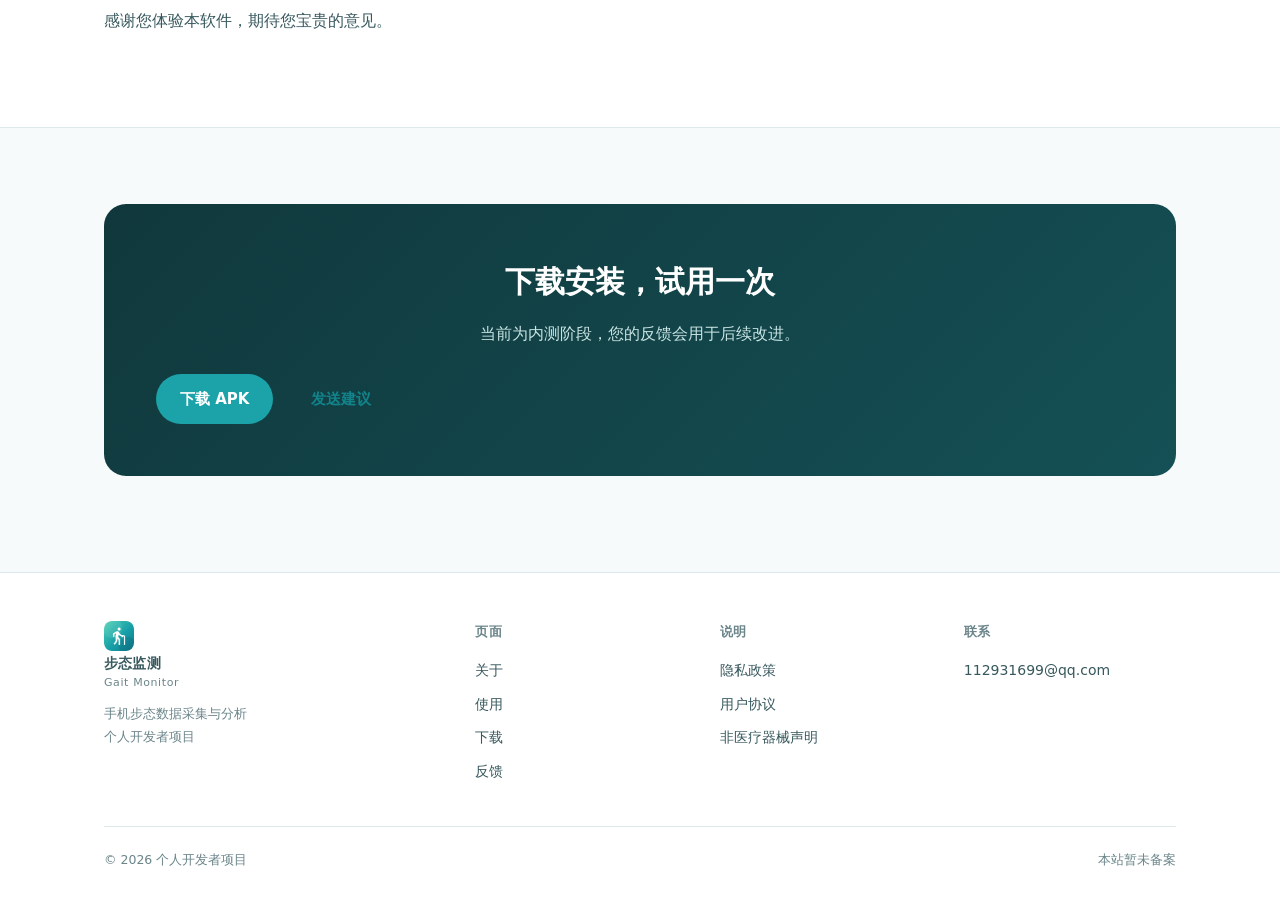
==== commit 210abc60: "Add files via upload" ====
--- a/index.html
+++ b/index.html
@@ -3,8 +3,8 @@
 <head>
 <meta charset="UTF-8">
 <meta name="viewport" content="width=device-width, initial-scale=1">
-<title>PDGait · 手机步态数据采集与分析</title>
-<meta name="description" content="PDGait 用手机内置传感器采集步态信号，在本地计算步频、步幅、步时变异与左右对称性等指标。无需额外硬件，数据默认不出手机。">
+<title>步态监测软件 · 内测</title>
+<meta name="description" content="步态监测软件内测版。手机本地采集与分析步态数据，数据默认保存在本机。">
 <link rel="icon" href="assets/favicon.png">
 <link rel="stylesheet" href="assets/style.css">
 </head>
@@ -15,17 +15,17 @@
   <div class="nav-inner">
     <a class="brand" href="index.html">
       <img src="assets/logo.png" alt="">
-      <span>PDGait<small>Gait Analytics</small></span>
+      <span>步态监测<small>Gait Monitor</small></span>
     </a>
     <button class="nav-toggle" aria-label="打开菜单" aria-expanded="false">
       <svg width="18" height="18" viewBox="0 0 24 24" fill="none" stroke="currentColor" stroke-width="2" stroke-linecap="round"><path d="M3 6h18M3 12h18M3 18h18"/></svg>
     </button>
     <div class="nav-links">
-      <a href="product.html" data-nav="product">产品</a>
-      <a href="research.html" data-nav="research">技术与验证</a>
-      <a href="download.html" data-nav="download">下载</a>
-      <a href="contact.html" data-nav="contact">联系</a>
-      <a class="btn btn-primary btn-sm" href="download.html">下载 App</a>
+      <a href="#about" data-nav="about">关于</a>
+      <a href="#usage" data-nav="usage">使用</a>
+      <a href="#download" data-nav="download">下载</a>
+      <a href="#feedback" data-nav="feedback">反馈</a>
+      <a class="btn btn-primary btn-sm" href="#download">下载安装</a>
     </div>
   </div>
 </nav>
@@ -33,28 +33,24 @@
 <header class="hero">
   <div class="hero-inner">
     <div>
-      <div class="eyebrow"><span class="dot"></span>Mobile Gait Analytics</div>
-      <h1>一部手机，<br>记录你走路的<em>细节</em></h1>
+      <div class="eyebrow"><span class="dot"></span>内测版</div>
+      <h1>步态监测软件</h1>
       <p class="lead">
-        PDGait 用手机内置传感器采集步态信号，在本地完成分析，输出步频、步幅、步时变异与左右对称性等指标。
-        不需要额外硬件，数据默认不出手机。
+        用手机记录行走时的传感器数据，在本地完成步态分析。数据默认保存在本机。
       </p>
       <div class="hero-actions">
-        <a class="btn btn-primary btn-arrow" href="download.html">下载 Android 版</a>
-        <a class="btn btn-ghost" href="research.html" style="color:#EAF7F6;border-color:rgba(255,255,255,.24)">了解核心技术</a>
-      </div>
-      <p class="hero-note"><strong>不是医疗器械</strong>，不用于疾病诊断、治疗或监护。</p>
+        <a class="btn btn-primary btn-arrow" href="#download">下载安装</a>
+        <a class="btn btn-ghost" href="#feedback" style="color:#EAF7F6;border-color:rgba(255,255,255,.24)">反馈建议</a>
+      </div>
+      <p class="hero-note">当前为内测阶段，欢迎试用并提供建议。</p>
     </div>
 
     <div class="hero-visual">
       <div class="hero-glow"></div>
-      <div class="phone" role="img" aria-label="App 记录界面示意">
+      <div class="phone" role="img" aria-label="软件记录界面示意">
         <div class="phone-notch"></div>
         <div class="phone-screen">
-          <div class="app-bar">
-            <span class="live"><i></i>正在记录</span>
-            <span>50 Hz</span>
-          </div>
+          <div class="app-bar"><span class="live"><i></i>正在记录</span><span>50 Hz</span></div>
           <div class="app-time">04:32<span>mm:ss</span></div>
           <div class="app-sub">约 512 步 · 有效时间 98%</div>
           <svg class="app-wave" viewBox="0 0 260 54" preserveAspectRatio="none" aria-hidden="true">
@@ -67,293 +63,106 @@
             <div class="app-cell"><b>1.9%</b><i>步时变异</i></div>
             <div class="app-cell"><b>2.4%</b><i>左右不对称</i></div>
           </div>
-          <div class="app-foot">
-            <span>信号质量</span>
-            <span class="bar"><i></i></span>
-            <span>良好</span>
-          </div>
+          <div class="app-foot"><span>信号质量</span><span class="bar"><i></i></span><span>良好</span></div>
         </div>
       </div>
     </div>
   </div>
 </header>
 
-<section class="trust">
-  <div class="trust-inner">
-    <div class="trust-item"><b>50 Hz</b><span>传感器采样率</span></div>
-    <div class="trust-item"><b>10+</b><span>步态与变异性指标</span></div>
-    <div class="trust-item"><b>0</b><span>额外硬件</span></div>
-    <div class="trust-item"><b>端侧</b><span>计算与存储</span></div>
-  </div>
-</section>
-
 <main id="main">
 
-<section class="section">
-  <div class="wrap">
-    <div class="section-head reveal">
-      <div class="kicker">我们提供什么</div>
-      <h2>从采集到一份可复核的数据</h2>
-      <p>不只是一张图或一个分数。记录、计算、导出、备份，每一段都能追溯。</p>
-    </div>
-
-    <div class="bento">
-      <article class="bento-item feature reveal">
-        <div>
-          <div class="bento-num">01 / 采集</div>
-          <h3>放进口袋就能开始</h3>
-          <p>不用配对设备，也不用穿传感器。起步检测通过后自动开始，记录中可以暂停、锁屏、防误触。信号中断会当场提示。</p>
-        </div>
-        <div class="bento-visual">
-          <ul class="bento-list">
-            <li>裤子口袋 / 上衣口袋，固定位置</li>
-            <li>屏幕常亮或息屏都支持</li>
-            <li>断流、插值比例过高会标记</li>
-          </ul>
-        </div>
-      </article>
-
-      <article class="bento-item reveal">
-        <div class="bento-num">02 / 分析</div>
-        <h3>不止步数和步频</h3>
-        <p>步时变异、左右相位与支撑期不对称、eLow / eHigh 能量、PCI、转身次数与时长，都能在同一次记录里看到。</p>
-      </article>
-
-      <article class="bento-item reveal">
-        <div class="bento-num">03 / 数据</div>
-        <h3>导得出，也留得住</h3>
-        <p>原始六轴数据一键导出 CSV，带表头和记录信息。需要长期保存时再逐条上传备份，不上传也能完整使用。</p>
-      </article>
-    </div>
-  </div>
-</section>
-
-<section class="section alt">
-  <div class="wrap">
-    <div class="section-head reveal">
-      <div class="kicker">核心技术</div>
-      <h2>把一步拆成信号，再拆成指标</h2>
-      <p>三个关键设计，决定了这些数字在真实口袋里还剩多少可信度。</p>
-    </div>
-
-    <div class="tech-row reveal">
-      <div class="tech-copy">
-        <h3>双频带能量分析</h3>
-        <p>
-          行走时，身体的低频摆动和落地的高频冲击混在同一段加速度里。
-          PDGait 把信号分成两个频带：eLow 反映重心起伏，eHigh 反映脚步冲击。
-          不需要先切出每一步，也能描述整段行走的状态。
-        </p>
-        <div class="tag-row">
-          <span class="tag">频域分解</span>
-          <span class="tag">自适应基线</span>
-          <span class="tag">不依赖步事件</span>
-        </div>
-      </div>
-      <div class="tech-visual">
-        <svg viewBox="0 0 420 220" role="img" aria-label="高低频信号分离示意">
-          <defs>
-            <linearGradient id="g1" x1="0" y1="0" x2="1" y2="0">
-              <stop offset="0" stop-color="#0F9BA2" stop-opacity=".15"/>
-              <stop offset="1" stop-color="#0F9BA2" stop-opacity=".55"/>
-            </linearGradient>
-          </defs>
-          <rect x="0" y="0" width="420" height="220" rx="12" fill="#F0F8F8"/>
-          <path d="M24 60 C 70 60, 70 30, 116 30 S 162 60, 208 60 S 254 30, 300 30 S 346 60, 392 60"
-                fill="none" stroke="url(#g1)" stroke-width="3" stroke-linecap="round"/>
-          <text x="24" y="22" font-size="12" fill="#6C878C">eHigh · 落地冲击</text>
-          <path d="M24 130 C 80 130, 80 96, 136 96 S 192 130, 248 130 S 304 96, 360 96 S 400 118, 400 118"
-                fill="none" stroke="#F2A25C" stroke-width="3" stroke-linecap="round" opacity=".85"/>
-          <text x="24" y="158" font-size="12" fill="#6C878C">eLow · 重心摆动</text>
-          <path d="M24 196 L 392 196" stroke="#C7DADB" stroke-width="1"/>
-          <text x="24" y="212" font-size="12" fill="#9BB0B3">同一段行走信号</text>
-        </svg>
-      </div>
-    </div>
-
-    <div class="tech-row reverse reveal">
-      <div class="tech-copy">
-        <h3>变异性与左右对称</h3>
-        <p>
-          走了多少步只是总量。每一步之间稳不稳、左右两边差多少，才更接近步态本身。
-          我们从步间期算变异系数，从左右周期算相位差与支撑期差异，再用 PCI 看两侧协调。
-        </p>
-        <div class="tag-row">
-          <span class="tag">步时变异 CV</span>
-          <span class="tag">相位不对称</span>
-          <span class="tag">PCI</span>
-        </div>
-      </div>
-      <div class="tech-visual">
-        <svg viewBox="0 0 420 220" role="img" aria-label="左右步态周期示意">
-          <rect x="0" y="0" width="420" height="220" rx="12" fill="#F0F8F8"/>
-          <line x1="24" y1="110" x2="396" y2="110" stroke="#C7DADB" stroke-width="1"/>
-          <path d="M24 110 Q 52 62 80 110 T 136 110 T 192 110 T 248 110 T 304 110 T 360 110"
-                fill="none" stroke="#0F9BA2" stroke-width="2.5"/>
-          <path d="M52 110 Q 80 158 108 110 T 164 110 T 220 110 T 276 110 T 332 110 T 388 110"
-                fill="none" stroke="#F2A25C" stroke-width="2.5" opacity=".9"/>
-          <text x="24" y="42" font-size="12" fill="#0B7278">左</text>
-          <text x="24" y="192" font-size="12" fill="#B9763A">右</text>
-          <line x1="80" y1="94" x2="80" y2="126" stroke="#0B7278" stroke-width="1" stroke-dasharray="3 3"/>
-          <line x1="108" y1="94" x2="108" y2="126" stroke="#B9763A" stroke-width="1" stroke-dasharray="3 3"/>
-          <text x="118" y="88" font-size="12" fill="#6C878C">相位差</text>
-        </svg>
-      </div>
-    </div>
-
-    <div class="tech-row reveal">
-      <div class="tech-copy">
-        <h3>端侧计算，按需上传</h3>
-        <p>
-          所有滤波、峰值检测和指标计算都在手机里完成，离线也能用。
-          需要备份时，App 向云函数申请一个只对单条记录有效、十分钟过期的上传地址，
-          直接把文件写进私有存储桶。安装包里没有任何密钥。
-        </p>
-        <div class="tag-row">
-          <span class="tag">离线可用</span>
-          <span class="tag">预签名上传</span>
-          <span class="tag">最小权限</span>
-        </div>
-      </div>
-      <div class="tech-visual">
-        <svg viewBox="0 0 420 220" role="img" aria-label="上传链路示意">
-          <rect x="0" y="0" width="420" height="220" rx="12" fill="#F0F8F8"/>
-          <g font-size="11" fill="#35565B">
-            <rect x="24" y="84" width="86" height="52" rx="10" fill="#fff" stroke="#C7DADB"/>
-            <text x="47" y="114">手机 App</text>
-            <rect x="160" y="84" width="96" height="52" rx="10" fill="#fff" stroke="#C7DADB"/>
-            <text x="173" y="108">云函数</text>
-            <text x="173" y="123" font-size="11" fill="#6C878C">校验 + 签名</text>
-            <rect x="306" y="84" width="90" height="52" rx="10" fill="#fff" stroke="#C7DADB"/>
-            <text x="322" y="108">私有桶</text>
-            <text x="322" y="123" font-size="11" fill="#6C878C">COS</text>
-          </g>
-          <g stroke="#0F9BA2" stroke-width="1.6" fill="none" marker-end="url(#arrow)">
-            <line x1="110" y1="110" x2="154" y2="110"/>
-            <line x1="256" y1="110" x2="300" y2="110"/>
-          </g>
-          <defs>
-            <marker id="arrow" markerWidth="7" markerHeight="7" refX="6" refY="3.5" orient="auto">
-              <path d="M0,0 L7,3.5 L0,7 z" fill="#0F9BA2"/>
-            </marker>
-          </defs>
-          <text x="116" y="100" font-size="11" fill="#6C878C">申请地址</text>
-          <text x="262" y="100" font-size="11" fill="#6C878C">PUT 文件</text>
-          <text x="24" y="170" font-size="12" fill="#9BB0B3">密钥只存在云函数环境变量里，安装包内没有</text>
-        </svg>
-      </div>
-    </div>
-  </div>
-</section>
-
-<section class="section">
-  <div class="wrap">
-    <div class="section-head reveal">
-      <div class="kicker">适用场景</div>
-      <h2>谁在用，怎么用</h2>
-    </div>
-    <div class="scenario-grid">
-      <article class="scenario reveal">
-        <div class="scenario-tag">个人</div>
-        <h3>日常步态记录</h3>
-        <p>每周走同一条路，看步频、步幅和变异性的长期变化。固定位置和手机，数据才有可比性。</p>
-      </article>
-      <article class="scenario reveal">
-        <div class="scenario-tag">科研</div>
-        <h3>标准化数据采集</h3>
-        <p>统一的 CSV 格式、明确的指标口径和可复现的导出流程，适合小样本探索性研究。</p>
-      </article>
-      <article class="scenario reveal">
-        <div class="scenario-tag">合作</div>
-        <h3>算法与方案评估</h3>
-        <p>提供指标定义、验证方法和原始数据格式说明，供同行评议、课程项目或合作评估使用。</p>
-      </article>
-    </div>
-  </div>
-</section>
-
-<section class="section dark">
-  <div class="wrap">
-    <div class="security-grid">
-      <div class="security-copy reveal">
-        <div class="kicker">数据安全</div>
-        <h2>默认留在手机里</h2>
-        <p>步态数据能反映一个人的行动习惯。采集和计算都在端侧完成，只有你主动点上传，那一条记录才会离开手机。</p>
-        <ul class="security-list">
-          <li>
-            <span class="dot-icon"><svg width="14" height="14" viewBox="0 0 24 24" fill="none" stroke="currentColor" stroke-width="2"><rect x="5" y="10" width="14" height="10" rx="2"/><path d="M8 10V7a4 4 0 0 1 8 0v3"/></svg></span>
-            <div><b>本地优先</b><span>原始信号和数据库都在应用私有目录，卸载即清除。</span></div>
-          </li>
-          <li>
-            <span class="dot-icon"><svg width="14" height="14" viewBox="0 0 24 24" fill="none" stroke="currentColor" stroke-width="2"><path d="M12 3v18M5 8l7-5 7 5"/></svg></span>
-            <div><b>预签名上传</b><span>地址一次一签、十分钟失效，只能写这一条记录的路径。</span></div>
-          </li>
-          <li>
-            <span class="dot-icon"><svg width="14" height="14" viewBox="0 0 24 24" fill="none" stroke="currentColor" stroke-width="2"><circle cx="12" cy="8" r="4"/><path d="M4 21c0-4 4-6 8-6s8 2 8 6"/></svg></span>
-            <div><b>匿名标识</b><span>只用随机安装 UUID，不读取 IMEI、Android ID 或位置。</span></div>
-          </li>
+<section class="section" id="about">
+  <div class="wrap">
+    <div class="prose reveal">
+      <div class="kicker">一、关于软件</div>
+      <h2>数据保存在本机</h2>
+      <p>
+        本软件在您的移动设备本地完成步态数据采集与分析，数据默认仅保存在本机，我们不会主动上传或获取。
+        只有在您同意上传后，数据才会离开设备。
+      </p>
+      <p>
+        您分享给我们的数据，仅用于科研。
+      </p>
+      <div class="callout">
+        本软件不是医疗器械，不用于疾病诊断、治疗或监护。
+      </div>
+    </div>
+  </div>
+</section>
+
+<section class="section alt" id="usage">
+  <div class="wrap">
+    <div class="prose reveal">
+      <div class="kicker">二、软件使用</div>
+      <h2>记录一次步态</h2>
+    </div>
+    <div class="flow-steps" style="margin-top:36px">
+      <div class="flow-step reveal"><span>01</span><h3>放置手机</h3><p>将手机放入口袋，位置固定。</p></div>
+      <div class="flow-step reveal"><span>02</span><h3>开始监测</h3><p>点击开始，等待起步检测通过。</p></div>
+      <div class="flow-step reveal"><span>03</span><h3>保持记录</h3><p>按需开启记录选项，避免系统在后台冻结数据采集。</p></div>
+      <div class="flow-step reveal"><span>04</span><h3>查看结果</h3><p>停止后自动分析，可查看结果或导出数据。</p></div>
+    </div>
+
+    <div class="prose reveal" style="margin-top:44px">
+      <h3>记录规范</h3>
+      <p>
+        推荐记录方式为 10 米往返，5 个来回，约 100 米。
+        记录完成后，在记录信息中选择「10 米往返」。
+        如有中断或其他异常，请在备注中填写。
+      </p>
+      <h3>后台留存</h3>
+      <p>
+        本软件记录全部传感器数据，对系统占用较多，在后台或锁屏时可能被系统冻结。
+        请按软件内「中断教程」设置后台留存，以保证记录完整。
+      </p>
+    </div>
+  </div>
+</section>
+
+<section class="section" id="download">
+  <div class="wrap">
+    <div class="prose reveal">
+      <div class="kicker">三、安装</div>
+      <h2>Android 安装</h2>
+      <p>
+        支持 Android 8.0 及以上系统，iOS 暂不支持。
+        如安装界面没有「继续安装」按钮，请关闭风险软件检测后重试。
+      </p>
+    </div>
+
+    <div class="download-hero reveal" style="margin-top:36px">
+      <div>
+        <div class="version">v5.3.0 · 2026-10-17</div>
+        <h2 style="font-size:26px;margin-bottom:8px">步态监测 5.3.0</h2>
+        <p class="desc">安装包 11 MB。下载可能较慢，请耐心等待。</p>
+        <div class="download-actions">
+          <a class="btn btn-primary btn-arrow" href="download/PDGaitMonitor-5.3.0.apk" download>下载 APK</a>
+        </div>
+      </div>
+      <div>
+        <ul class="spec-list">
+          <li><span>版本号</span><span>5.3.0 (50300)</span></li>
+          <li><span>文件大小</span><span>10,746,473 字节</span></li>
+          <li><span>最低系统</span><span>Android 8.0</span></li>
         </ul>
-      </div>
-      <div class="security-visual reveal">
-        <div class="flow-mini">
-          <div class="flow-mini-item"><span class="n">1</span>点「上传到云端」</div>
-          <div class="flow-mini-item"><span class="n">2</span>云函数校验口令，签发一次性 URL</div>
-          <div class="flow-mini-item"><span class="n">3</span>App 直接 PUT 到私有存储桶</div>
-          <div class="flow-mini-item"><span class="n">4</span>记录本地标记为已备份</div>
-        </div>
-        <p style="margin:18px 0 0;font-size:12px;color:#7FA3A3;line-height:1.7">
-          上传失败不影响本地数据。可以换网络重试，也可以一直不传。
-        </p>
-      </div>
-    </div>
-  </div>
-</section>
-
-<section class="section">
-  <div class="wrap">
-    <div class="section-head reveal">
-      <div class="kicker">验证</div>
-      <h2>数字不是凭空来的</h2>
-      <p>算法在公开数据集和真实手机采集上都做过验证。方法、样本量和已知局限写在技术页里。</p>
-    </div>
-    <div class="validation-grid">
-      <div class="validation-card reveal"><b>1,356</b><span>段公开步态数据用于算法回放</span></div>
-      <div class="validation-card reveal"><b>22</b><span>名受试者的逐帧专家标注</span></div>
-      <div class="validation-card reveal"><b>10</b><span>名健康受试者的重复性研究</span></div>
-    </div>
-    <p style="color:var(--muted);font-size:14px">
-      <a href="research.html">查看验证方法与结论 →</a>
-    </p>
-  </div>
-</section>
-
-<section class="section alt">
-  <div class="wrap">
-    <div class="section-head center reveal">
-      <div class="kicker">常见问题</div>
-      <h2>你可能想问</h2>
-    </div>
-    <div class="faq reveal">
-      <details>
-        <summary>需要注册账号吗？</summary>
-        <p>不需要。装好就能记录，所有数据默认在本地。</p>
-      </details>
-      <details>
-        <summary>支持 iPhone 吗？</summary>
-        <p>目前只有 Android 版。iOS 的传感器权限和后台策略不同，还没有做。</p>
-      </details>
-      <details>
-        <summary>数据会自动上传吗？</summary>
-        <p>不会。只有你在记录详情页主动点「上传到云端」，那一条记录才会发出去。</p>
-      </details>
-      <details>
-        <summary>步幅准不准？</summary>
-        <p>步幅是根据步频和身高估算的，不是测距。看趋势可以，别拿它当卷尺。</p>
-      </details>
-      <details>
-        <summary>能用来判断有没有病吗？</summary>
-        <p>不能。这是运动数据记录工具，不是医疗器械，不提供诊断、治疗或监护相关的结论。</p>
-      </details>
+        <p class="hash">SHA-256<br>99b15531452170e2d4bbc82f469a4db5bd7cdc515b7777f11bc7fc9048656573</p>
+      </div>
+    </div>
+  </div>
+</section>
+
+<section class="section alt" id="feedback">
+  <div class="wrap">
+    <div class="prose reveal">
+      <div class="kicker">四、联系方式</div>
+      <h2>反馈建议</h2>
+      <p>使用中遇到问题，或对功能有建议，欢迎反馈。</p>
+      <ul>
+        <li>项目负责人：陶思宇</li>
+        <li>邮箱：<a href="mailto:112931699@qq.com">112931699@qq.com</a></li>
+      </ul>
+      <p>感谢您体验本软件，期待您宝贵的意见。</p>
     </div>
   </div>
 </section>
@@ -361,11 +170,11 @@
 <section class="section tight">
   <div class="wrap">
     <div class="cta reveal">
-      <h2>先测一条，看看数据长什么样</h2>
-      <p>不用注册，不用配对设备。第一次建议走上衣口袋，走两分钟以上。</p>
+      <h2>下载安装，试用一次</h2>
+      <p>当前为内测阶段，您的反馈会用于后续改进。</p>
       <div class="btn-row">
-        <a class="btn btn-primary btn-arrow" href="download.html">下载 Android 版</a>
-        <a class="btn btn-light" href="contact.html">联系合作</a>
+        <a class="btn btn-primary btn-arrow" href="#download">下载 APK</a>
+        <a class="btn btn-light" href="mailto:112931699@qq.com">发送建议</a>
       </div>
     </div>
   </div>
@@ -379,36 +188,36 @@
       <div class="footer-brand">
         <a class="brand" href="index.html">
           <img src="assets/logo.png" alt="">
-          <span>PDGait<small>Gait Analytics</small></span>
+          <span>步态监测<small>Gait Monitor</small></span>
         </a>
         <p>手机步态数据采集与分析<br>个人开发者项目</p>
       </div>
       <div>
-        <h4>产品</h4>
+        <h4>页面</h4>
         <div class="footer-links">
-          <a href="product.html">功能与指标</a>
-          <a href="research.html">技术与验证</a>
-          <a href="download.html">下载</a>
-        </div>
-      </div>
-      <div>
-        <h4>支持</h4>
+          <a href="#about">关于</a>
+          <a href="#usage">使用</a>
+          <a href="#download">下载</a>
+          <a href="#feedback">反馈</a>
+        </div>
+      </div>
+      <div>
+        <h4>说明</h4>
         <div class="footer-links">
-          <a href="contact.html">联系</a>
           <a href="privacy.html">隐私政策</a>
           <a href="terms.html">用户协议</a>
-        </div>
-      </div>
-      <div>
-        <h4>合规</h4>
+          <a href="terms.html#medical">非医疗器械声明</a>
+        </div>
+      </div>
+      <div>
+        <h4>联系</h4>
         <div class="footer-links">
-          <a href="terms.html#medical">非医疗器械声明</a>
-          <a href="privacy.html#data">数据处理说明</a>
+          <a href="mailto:112931699@qq.com">112931699@qq.com</a>
         </div>
       </div>
     </div>
     <div class="footer-bottom">
-      <span>© <span data-year>2026</span> PDGait 项目 · 保留所有权利</span>
+      <span>© <span data-year>2026</span> 个人开发者项目</span>
       <span>本站暂未备案</span>
     </div>
   </div>
